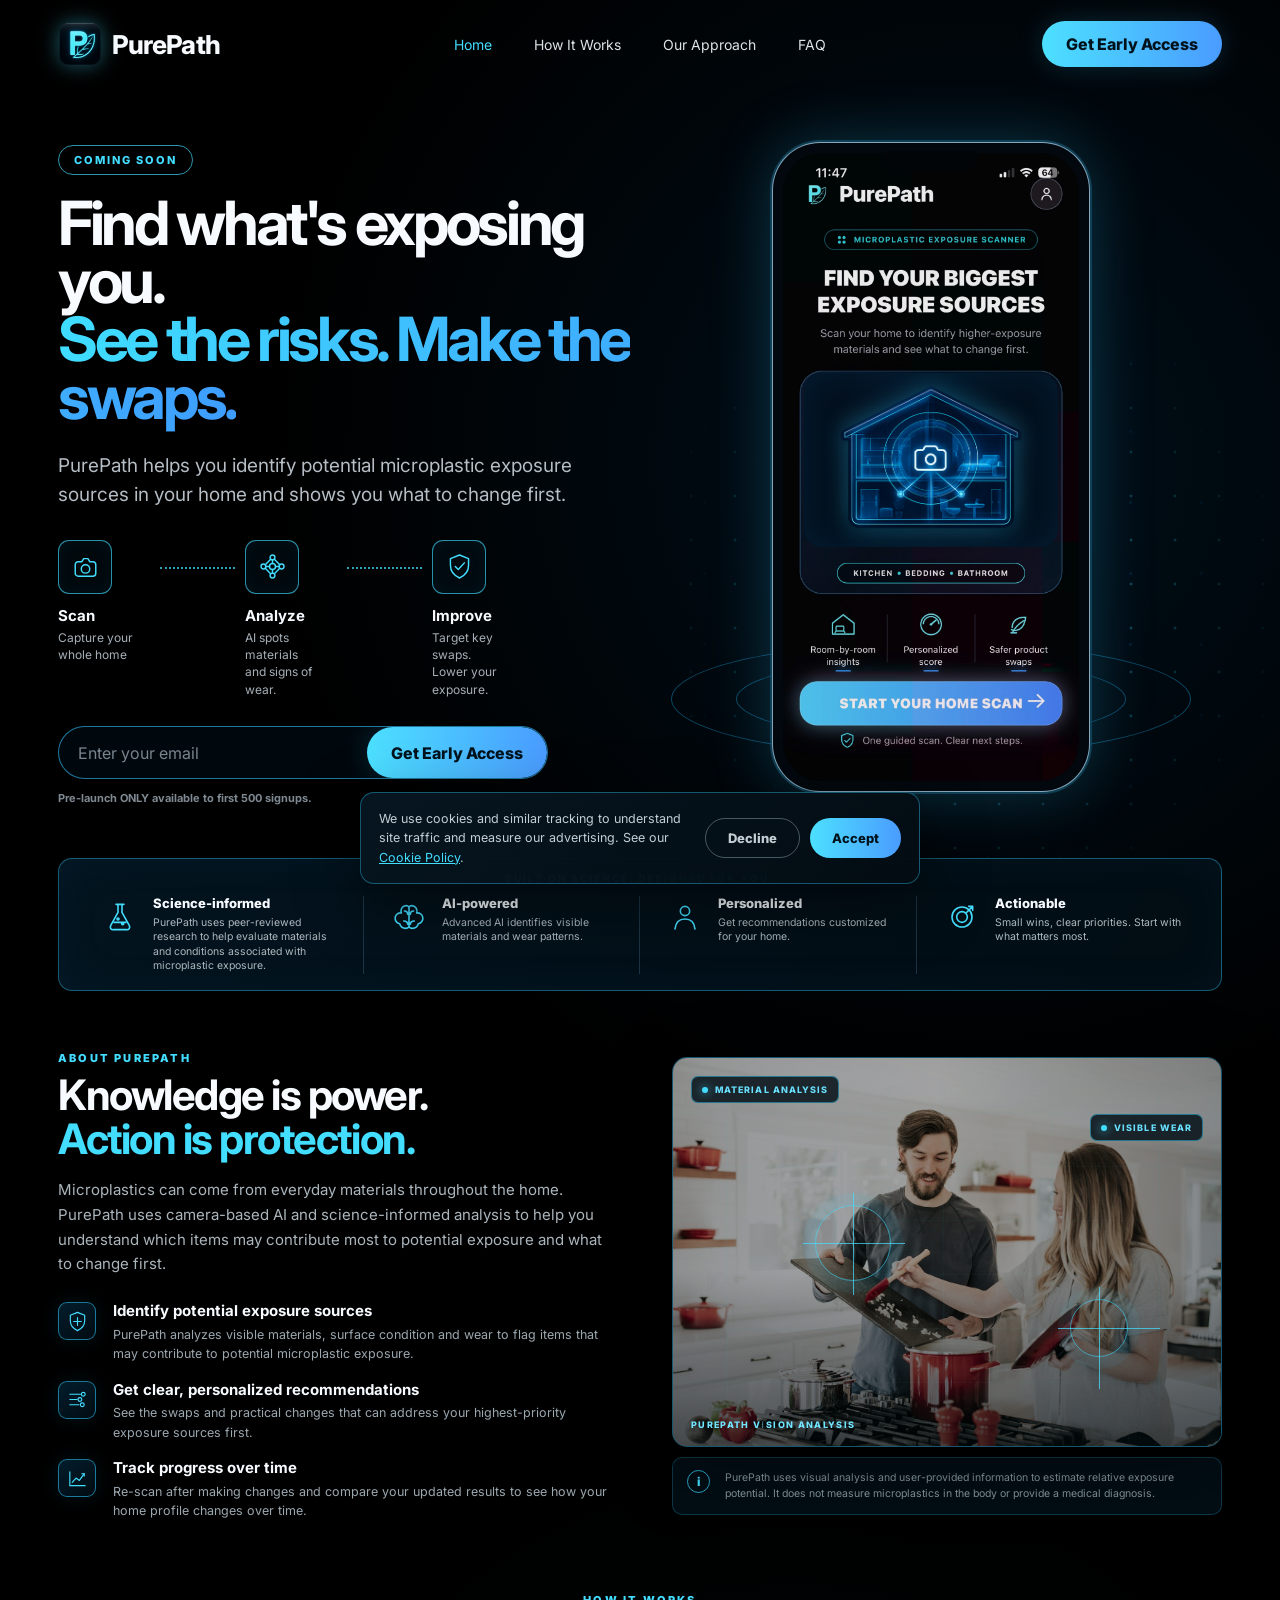
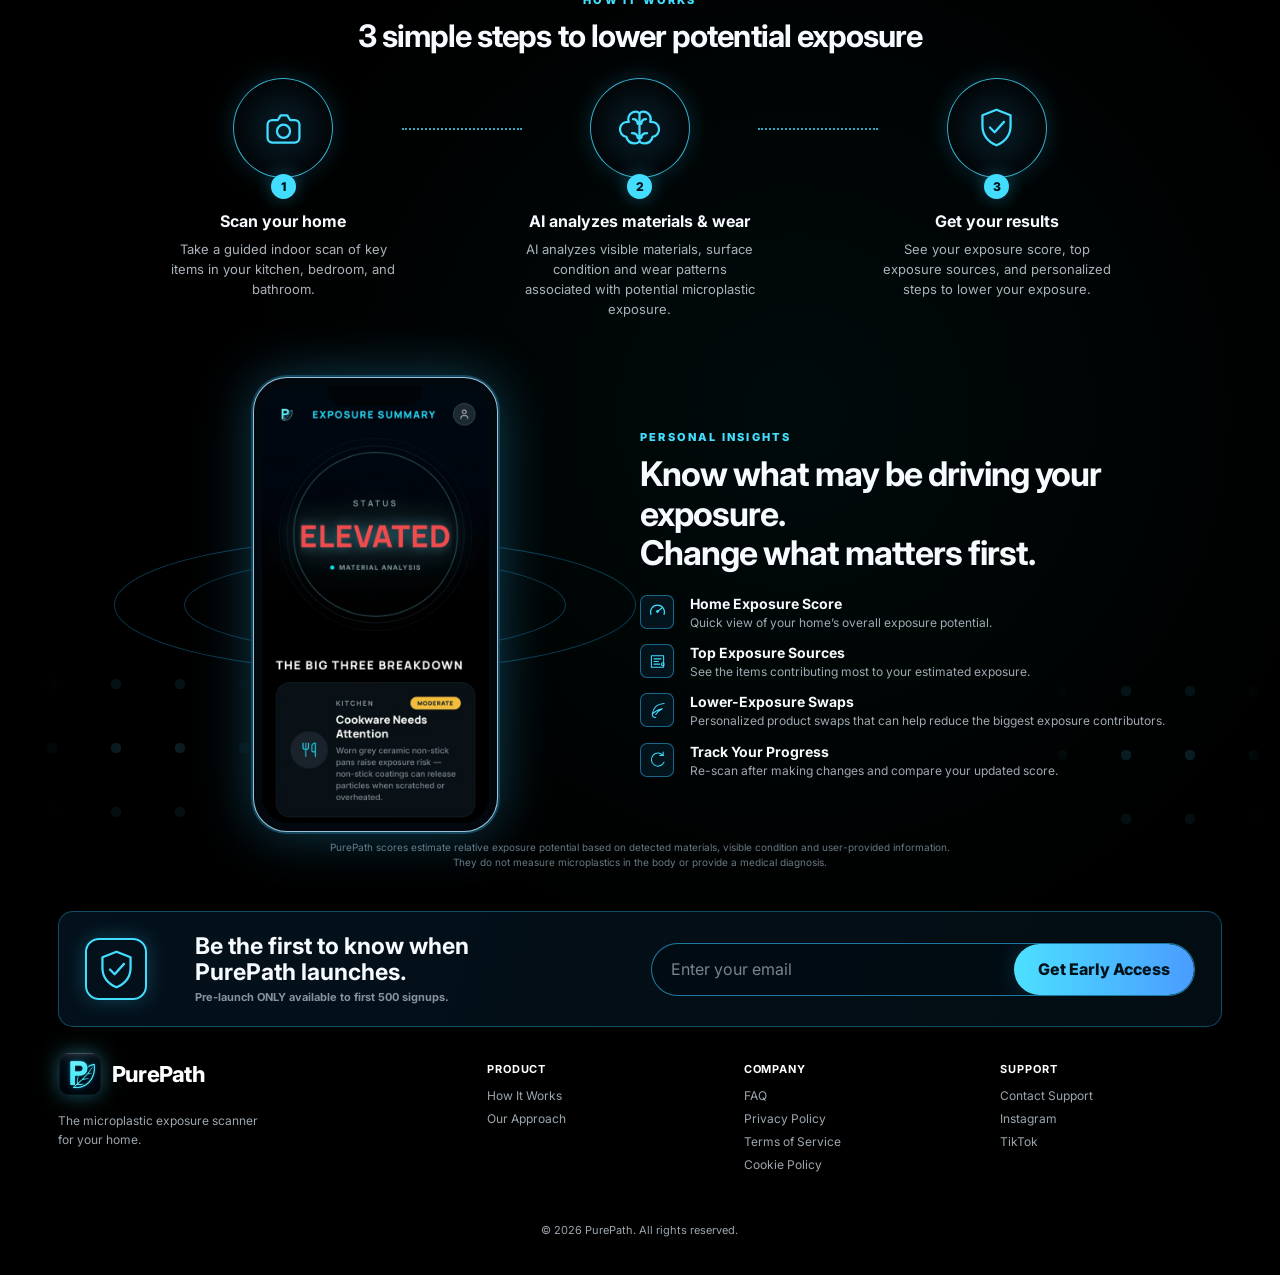
==== index.html @ 53044ff0 "Replace text brand with image logo in footer Updated footer branding with logo image and style." ====
<!doctype html>
<html lang="en">
<head>
  <meta charset="utf-8" />
  <meta name="viewport" content="width=device-width, initial-scale=1" />
  <link rel="icon" type="image/png" href="/Favicon%20PP.png">
  <title>PurePath — Scan Your Home for Microplastics</title>
  <meta name="description" content="Scan your home for microplastics with PurePath, an AI camera app that flags plastic risks in your kitchen, bedroom, and bathroom and suggests safer swaps." />
  <!-- Open Graph / social share -->
  <meta property="og:type" content="website" />
  <meta property="og:title" content="PurePath — Scan Your Home for Microplastics" />
  <meta property="og:description" content="Spot everyday plastic and material risks in your home, and find safer swaps. Join the early-access list." />
  <meta property="og:url" content="https://www.purepath.digital/" />
  <meta property="og:image" content="https://www.purepath.digital/og-image-v2.png?v=3" />
  <meta property="og:image:width" content="1200" />
  <meta property="og:image:height" content="630" />
  <meta property="og:image:alt" content="PurePath — Scan Your Home for Microplastics" />
  <meta name="twitter:card" content="summary_large_image" />
  <meta name="twitter:title" content="PurePath — Scan Your Home for Microplastics" />
  <meta name="twitter:description" content="Spot everyday plastic and material risks in your home, and find safer swaps. Join the early-access list." />
  <meta name="twitter:image" content="https://www.purepath.digital/og-image-v2.png?v=3" />
  <link rel="canonical" href="https://www.purepath.digital/" />
  <!-- Structured Data — tells Google this is an app -->
  <script type="application/ld+json">
  {
    "@context": "https://schema.org",
    "@type": "SoftwareApplication",
    "name": "PurePath",
    "operatingSystem": "iOS",
    "applicationCategory": "HealthApplication",
    "description": "AI-powered home scanner that detects microplastic exposure risks in your kitchen, bedroom, and bathroom and recommends safer swaps.",
    "url": "https://www.purepath.digital/",
    "offers": { "@type": "Offer", "price": "0", "priceCurrency": "USD" }
  }
  </script>
  <link rel="stylesheet" href="preview.css" />
  <link rel="preconnect" href="https://fonts.googleapis.com" />
  <link rel="preconnect" href="https://fonts.gstatic.com" crossorigin />
  <link href="https://fonts.googleapis.com/css2?family=Inter:wght@300;400;500;600;700;800;900&display=swap" rel="stylesheet" />
  <!-- X conversion tracking base code (consent-gated) -->
  <script>
  function ppLoadPixel(){
    if(window.twq){twq('config','rdazr');return;}
    !function(e,t,n,s,u,a){
      e.twq||(s=e.twq=function(){
        s.exe?s.exe.apply(s,arguments):s.queue.push(arguments);
      },
      s.version='1.1',
      s.queue=[],
      u=t.createElement(n),
      u.async=!0,
      u.src='https://static.ads-twitter.com/uwt.js',
      a=t.getElementsByTagName(n)[0],
      a.parentNode.insertBefore(u,a))
    }(window,document,'script');
    twq('config','rdazr');
  }
  try{ if(localStorage.getItem('pp-cookie-consent')==='accepted'){ ppLoadPixel(); } }catch(e){}
  </script>
  <!-- End X conversion tracking base code -->
</head>
<body>
  <div class="page-shell" id="top">
    <header class="site-header">
      <a class="brand" href="#top" aria-label="PurePath home">
        <span class="brand-mark" aria-hidden="true" style="width:44px;height:44px">
          <img src="logo-badge.png" alt="" style="width:100%;height:100%;object-fit:contain;filter:drop-shadow(0 0 10px rgba(67,221,255,.4))" />
        </span>
        <span class="brand-name">PurePath</span>
      </a>
      <nav class="desktop-nav" aria-label="Primary navigation">
        <a class="active" href="#top">Home</a>
        <a href="#how">How It Works</a>
        <a href="#science">Our Approach</a>
        <a href="faq.html">FAQ</a>
      </nav>
      <a class="pill-button header-cta" href="#early-access">Get Early Access</a>
    </header>

    <main>
      <section class="hero section-grid">
        <div class="hero-copy">
          <div class="eyebrow-pill">COMING SOON</div>
          <h1>Find what's exposing you.<br><span>See the risks. Make the swaps.</span></h1>
          <p class="hero-sub">PurePath helps you identify potential microplastic exposure sources in your home and shows you what to change first.</p>

          <div class="mini-flow" aria-label="Scan, Analyze, Improve">
            <div class="mini-step">
              <div class="icon-box">
                <svg class="ui-icon" viewBox="0 0 48 48" aria-hidden="true"><path d="M12 16h6l3-5h7l3 5h5a5 5 0 0 1 5 5v14a5 5 0 0 1-5 5H12a5 5 0 0 1-5-5V21a5 5 0 0 1 5-5Z"/><circle cx="24" cy="28" r="7"/></svg>
              </div>
            <strong>Scan</strong><span>Capture your<br>whole home</span>
            </div>
            <div class="mini-connector"></div>
            <div class="mini-step">
              <div class="icon-box">
                <svg class="ui-icon" viewBox="0 0 48 48" aria-hidden="true"><circle cx="24" cy="24" r="5"/><circle cx="9" cy="24" r="4"/><circle cx="39" cy="24" r="4"/><circle cx="24" cy="9" r="4"/><circle cx="24" cy="39" r="4"/><path d="M13 24h6m10 0h6M24 13v6m0 10v6M12 21l9-9m6 24 9-9M12 27l9 9m6-24 9 9"/></svg>
              </div>
             <strong>Analyze</strong><span>AI spots materials<br>and signs of wear.</span>
            </div>
            <div class="mini-connector"></div>
            <div class="mini-step">
              <div class="icon-box">
                <svg class="ui-icon" viewBox="0 0 48 48" aria-hidden="true"><path d="M24 5 39 11v11c0 10-6 17-15 21C15 39 9 32 9 22V11L24 5Z"/><path d="m17 24 5 5 10-11"/></svg>
              </div>
             <strong>Improve</strong><span>Target key swaps.<br>Lower your<br>exposure.</span>
            </div>
          </div>

          <form class="email-form signup-form" action="https://formspree.io/f/mbdnqvzn" method="POST">
            <label class="sr-only" for="hero-email">Email address</label>
            <input id="hero-email" name="email" type="email" placeholder="Enter your email" required />
            <button type="submit">Get Early Access</button>
          </form>
          <div class="form-note"><strong>Pre-launch ONLY available to first 500 signups.</strong></div>
        </div>

        <div class="hero-visual" aria-label="PurePath app preview">
          <div class="particle-field"></div>
          <div class="phone phone-hero">
            <div class="phone-notch"></div>
            <div class="screen screen-top">
              <img class="app-screen-image" src="purepath-home.jpg" alt="PurePath app home screen" />
              <div class="scanner-window" aria-hidden="true">
                <img src="purepath-house-tight.png" alt="" />
              </div>
            </div>
          </div>
          <div class="scan-rings" aria-hidden="true"><span></span><span></span><span></span></div>
        </div>
      </section>

      <section id="science" class="science-strip">
        <div class="strip-title">BUILT ON SCIENCE. DESIGNED FOR YOU.</div>
        <div class="science-grid">
          <article>
            <div class="strip-icon"><svg class="ui-icon" viewBox="0 0 48 48"><path d="M18 5h12M21 5v12L10 37a4 4 0 0 0 4 6h20a4 4 0 0 0 4-6L27 17V5"/><path d="M15 32h18"/><circle cx="21" cy="27" r="1.5"/><circle cx="28" cy="34" r="1.5"/></svg></div>
            <div><h3>Science-informed</h3><p>PurePath uses peer-reviewed research to help evaluate materials and conditions associated with microplastic exposure.</p></div>
          </article>
          <article>
            <div class="strip-icon"><svg class="ui-icon" viewBox="0 0 48 48"><path d="M20 7c-5 0-8 4-8 8 0 1 .2 2 .6 3A8 8 0 0 0 10 34c1 4 4 7 9 7 2 0 4-1 5-2 1 1 3 2 5 2 5 0 8-3 9-7a8 8 0 0 0-2.6-16A8 8 0 0 0 28 7c-2 0-3 .7-4 2-1-1.3-2-2-4-2Z"/><path d="M24 9v30M17 15c3 0 5 2 5 5M31 15c-3 0-5 2-5 5M16 30c4 0 6 2 6 5M32 30c-4 0-6 2-6 5"/></svg></div>
            <div><h3>AI-powered</h3><p>Advanced AI identifies visible materials and wear patterns.</p></div>
          </article>
          <article>
            <div class="strip-icon"><svg class="ui-icon" viewBox="0 0 48 48"><circle cx="24" cy="15" r="7"/><path d="M9 42c1-10 6-15 15-15s14 5 15 15"/></svg></div>
            <div><h3>Personalized</h3><p>Get recommendations customized for your home.</p></div>
          </article>
          <article>
            <div class="strip-icon"><svg class="ui-icon" viewBox="0 0 48 48"><circle cx="24" cy="24" r="15"/><circle cx="24" cy="24" r="8"/><path d="m30 18 10-10M34 8h6v6"/></svg></div>
            <div><h3>Actionable</h3><p>Small wins, clear priorities. Start with what matters most.</p></div>
          </article>
        </div>
      </section>


      <section id="about" class="about-section section-grid">
        <div class="about-copy">
          <div class="section-kicker left">ABOUT PUREPATH</div>
          <h2>Knowledge is power.<br><span>Action is protection.</span></h2>
          <p class="about-lead">
            Microplastics can come from everyday materials throughout the home.
            PurePath uses camera-based AI and science-informed analysis to help you
            understand which items may contribute most to potential exposure and
            what to change first.
          </p>

          <div class="about-points">
            <article>
              <div class="about-point-icon">
                <svg class="ui-icon" viewBox="0 0 48 48" aria-hidden="true">
                  <path d="M24 5 39 11v11c0 10-6 17-15 21C15 39 9 32 9 22V11L24 5Z"/>
                  <path d="M16 24h16M24 16v16"/>
                </svg>
              </div>
              <div>
                <h3>Identify potential exposure sources</h3>
                <p>PurePath analyzes visible materials, surface condition and wear to flag items that may contribute to potential microplastic exposure.</p>
              </div>
            </article>

            <article>
              <div class="about-point-icon">
                <svg class="ui-icon" viewBox="0 0 48 48" aria-hidden="true">
                  <path d="M8 13h22M8 24h15M8 35h19"/>
                  <circle cx="36" cy="13" r="4"/>
                  <circle cx="29" cy="24" r="4"/>
                  <circle cx="34" cy="35" r="4"/>
                </svg>
              </div>
              <div>
                <h3>Get clear, personalized recommendations</h3>
                <p>See the swaps and practical changes that can address your highest-priority exposure sources first.</p>
              </div>
            </article>

            <article>
              <div class="about-point-icon">
                <svg class="ui-icon" viewBox="0 0 48 48" aria-hidden="true">
                  <path d="M8 39V10M8 39h32"/>
                  <path d="m13 32 8-9 7 5 10-14"/>
                  <path d="M33 14h5v5"/>
                </svg>
              </div>
              <div>
                <h3>Track progress over time</h3>
                <p>Re-scan after making changes and compare your updated results to see how your home profile changes over time.</p>
              </div>
            </article>
          </div>
        </div>

        <div class="about-visual">
          <div class="about-image-card">
            <img src="about-kitchen.jpg" alt="Household kitchen materials being reviewed" />
            <div class="about-scan-grid" aria-hidden="true"></div>
            <div class="about-tag about-tag-one" aria-hidden="true">
              <span></span> MATERIAL ANALYSIS
            </div>
            <div class="about-tag about-tag-two" aria-hidden="true">
              <span></span> VISIBLE WEAR
            </div>
            <div class="about-scan-target target-one" aria-hidden="true"></div>
            <div class="about-scan-target target-two" aria-hidden="true"></div>
            <div class="about-image-caption">PUREPATH VISION ANALYSIS</div>
          </div>
          <div class="about-note">
            <div class="about-note-icon">i</div>
            <p>PurePath uses visual analysis and user-provided information to estimate relative exposure potential. It does not measure microplastics in the body or provide a medical diagnosis.</p>
          </div>
        </div>
      </section>

      <section id="how" class="how-section">
        <div class="section-kicker">HOW IT WORKS</div>
        <h2>3 simple steps to lower potential exposure</h2>
        <div class="how-grid">
          <article class="how-card">
            <div class="how-circle"><svg class="ui-icon large" viewBox="0 0 48 48"><path d="M12 16h6l3-5h7l3 5h5a5 5 0 0 1 5 5v14a5 5 0 0 1-5 5H12a5 5 0 0 1-5-5V21a5 5 0 0 1 5-5Z"/><circle cx="24" cy="28" r="7"/></svg></div><div class="step-num">1</div>
            <h3>Scan your home</h3><p>Take a guided indoor scan of key items in your kitchen, bedroom, and bathroom.</p>
          </article>
          <div class="dotted-line"></div>
          <article class="how-card">
            <div class="how-circle"><svg class="ui-icon large" viewBox="0 0 48 48"><path d="M20 7c-5 0-8 4-8 8 0 1 .2 2 .6 3A8 8 0 0 0 10 34c1 4 4 7 9 7 2 0 4-1 5-2 1 1 3 2 5 2 5 0 8-3 9-7a8 8 0 0 0-2.6-16A8 8 0 0 0 28 7c-2 0-3 .7-4 2-1-1.3-2-2-4-2Z"/><path d="M24 9v30M17 15c3 0 5 2 5 5M31 15c-3 0-5 2-5 5M16 30c4 0 6 2 6 5M32 30c-4 0-6 2-6 5"/></svg></div><div class="step-num">2</div>
            <h3>AI analyzes materials &amp; wear</h3><p>AI analyzes visible materials, surface condition and wear patterns associated with potential microplastic exposure.</p>
          </article>
          <div class="dotted-line"></div>
          <article class="how-card">
            <div class="how-circle"><svg class="ui-icon large" viewBox="0 0 48 48"><path d="M24 5 39 11v11c0 10-6 17-15 21C15 39 9 32 9 22V11L24 5Z"/><path d="m17 24 5 5 10-11"/></svg></div><div class="step-num">3</div>
            <h3>Get your results</h3><p>See your exposure score, top exposure sources, and personalized steps to lower your exposure.</p>
          </article>
        </div>
      </section>

      <section id="insights" class="insights-section section-grid">
        <div class="insight-visual">
          <div class="phone phone-summary"><div class="phone-notch"></div><div class="screen"><img src="exposure-summary.jpg" alt="PurePath Exposure Summary with elevated exposure status" /></div></div>
          <div class="molecule molecule-left" aria-hidden="true"></div>
        </div>
        <div class="insight-copy">
          <div class="section-kicker left">PERSONAL INSIGHTS</div>
          <h2>Know what may be driving your exposure.<br>Change what matters first.</h2>
          <div class="feature-list">
            <article><div class="feature-icon"><svg class="ui-icon" viewBox="0 0 48 48"><path d="M9 31a16 16 0 1 1 30 0"/><path d="m24 24 10-8"/><circle cx="24" cy="24" r="2"/></svg></div><div><h3>Home Exposure Score</h3><p>Quick view of your home’s overall exposure potential.</p></div></article>
            <article><div class="feature-icon"><svg class="ui-icon" viewBox="0 0 48 48"><path d="M10 11h28v26H10z"/><path d="M16 18h16M16 24h10M16 30h13"/><circle cx="36" cy="30" r="3"/></svg></div><div><h3>Top Exposure Sources</h3><p>See the items contributing most to your estimated exposure.</p></div></article>
            <article><div class="feature-icon"><svg class="ui-icon" viewBox="0 0 48 48"><path d="M39 8C23 9 14 18 12 32c7-7 14-10 23-12-6 3-11 7-15 13"/><path d="M12 32c0 5 3 8 8 8"/></svg></div><div><h3>Lower-Exposure Swaps</h3><p>Personalized product swaps that can help reduce the biggest exposure contributors.</p></div></article>
            <article><div class="feature-icon"><svg class="ui-icon" viewBox="0 0 48 48"><path d="M37 15a15 15 0 1 0 2 15"/><path d="M37 7v8h-8"/></svg></div><div><h3>Track Your Progress</h3><p>Re-scan after making changes and compare your updated score.</p></div></article>
          </div>
          <div class="molecule molecule-right" aria-hidden="true"></div>
        </div>
        <p class="score-disclaimer">PurePath scores estimate relative exposure potential based on detected materials, visible condition and user-provided information.<br>They do not measure microplastics in the body or provide a medical diagnosis.</p>
      </section>

      <section id="early-access" class="launch-card">
        <div class="launch-icon"><svg class="ui-icon large" viewBox="0 0 48 48"><path d="M24 5 39 11v11c0 10-6 17-15 21C15 39 9 32 9 22V11L24 5Z"/><path d="m17 24 5 5 10-11"/></svg></div>
        <div class="launch-copy"><h2>Be the first to know when<br>PurePath launches.</h2><p><strong>Pre-launch ONLY available to first 500 signups.</strong></p></div>
        <form class="email-form email-form-inline signup-form" action="https://formspree.io/f/mbdnqvzn" method="POST"><label class="sr-only" for="footer-email">Email address</label><input id="footer-email" name="email" type="email" placeholder="Enter your email" required /><button type="submit">Get Early Access</button></form>
      </section>
    </main>

    <footer class="site-footer">
    <div class="footer-brand"><div class="brand"><span class="brand-mark" style="width:44px;height:44px"><img src="logo-badge.png" alt="" style="width:100%;height:100%;object-fit:contain;filter:drop-shadow(0 0 10px rgba(67,221,255,.4))" /></span><span class="brand-name">PurePath</span></div><p>The microplastic exposure scanner<br>for your home.</p></div>
      <div><h4>PRODUCT</h4><a href="#how">How It Works</a><a href="#science">Our Approach</a></div>
      <div><h4>COMPANY</h4><a href="faq.html">FAQ</a><a href="privacy-policy.html">Privacy Policy</a><a href="terms-of-service.html">Terms of Service</a><a href="cookie-policy.html">Cookie Policy</a></div>
      <div><h4>SUPPORT</h4><a href="mailto:hello@purepath.digital">Contact Support</a><a href="#">Instagram</a><a href="#">TikTok</a></div>
      <div class="copyright">© 2026 PurePath. All rights reserved.</div>
    </footer>
  </div>

  <script>
  document.querySelectorAll('.signup-form').forEach(function (form) {
    form.addEventListener('submit', async function (event) {
      event.preventDefault();
      var button = form.querySelector('button[type="submit"]');
      var originalText = button ? button.textContent : 'Get Early Access';
      if (button) { button.disabled = true; button.textContent = 'Joining...'; }
      try {
        var response = await fetch(form.action, {
          method: 'POST',
          body: new FormData(form),
          headers: { Accept: 'application/json' }
        });
        if (!response.ok) { throw new Error('Signup rejected'); }
        var okCookies = false;
        try { okCookies = localStorage.getItem('pp-cookie-consent') === 'accepted'; } catch (e) {}
        if (okCookies && typeof window.twq === 'function') {
          window.twq('event', 'tw-rdazr-re9w7', {});
        }
        form.reset();
        if (button) { button.textContent = "You're in!"; }
      } catch (error) {
        console.error('Early-access signup failed:', error);
        if (button) { button.disabled = false; button.textContent = originalText; }
        alert('Your signup could not be submitted. Please try again.');
      }
    });
  });
  </script>

  <div id="pp-cookie-banner" class="pp-cookie-banner" role="dialog" aria-live="polite" aria-label="Cookie consent">
    <p class="pp-cookie-text">We use cookies and similar tracking to understand site traffic and measure our advertising. See our <a href="cookie-policy.html">Cookie Policy</a>.</p>
    <div class="pp-cookie-actions">
      <button type="button" id="pp-cookie-decline" class="pp-cookie-btn pp-cookie-decline">Decline</button>
      <button type="button" id="pp-cookie-accept" class="pp-cookie-btn pp-cookie-accept">Accept</button>
    </div>
  </div>
  <style>
  .pp-cookie-banner{display:none;position:fixed;left:16px;right:16px;bottom:16px;z-index:2147483647;max-width:560px;margin:0 auto;flex-wrap:wrap;align-items:center;gap:14px 18px;padding:16px 18px;border:1px solid rgba(49,195,245,.4);border-radius:14px;background:linear-gradient(145deg,rgba(6,22,32,.98),rgba(3,12,19,.98));box-shadow:0 18px 60px rgba(0,0,0,.5)}
  .pp-cookie-banner.pp-show{display:flex}
  .pp-cookie-text{margin:0;flex:1;min-width:220px;color:#c4ced5;font-size:12.5px;line-height:1.55}
  .pp-cookie-text a{color:var(--cyan);text-decoration:underline}
  .pp-cookie-actions{display:flex;gap:10px;margin-left:auto}
  .pp-cookie-btn{border:0;border-radius:999px;padding:11px 22px;font:inherit;font-weight:800;font-size:13px;cursor:pointer;-webkit-tap-highlight-color:transparent;touch-action:manipulation}
  .pp-cookie-accept{background:linear-gradient(90deg,#4ce0ff,#4a9cff);color:#00131d}
  .pp-cookie-decline{background:transparent;border:1px solid rgba(140,160,172,.5);color:#c4ced5}
  @media(max-width:520px){.pp-cookie-actions{width:100%;margin-left:0}.pp-cookie-btn{flex:1}}
  </style>
  <script>
  (function(){
    var KEY='pp-cookie-consent';
    function ready(fn){ if(document.readyState!=='loading'){ fn(); } else { document.addEventListener('DOMContentLoaded',fn); } }
    ready(function(){
      var banner=document.getElementById('pp-cookie-banner');
      var accept=document.getElementById('pp-cookie-accept');
      var decline=document.getElementById('pp-cookie-decline');
      if(!banner||!accept||!decline){ return; }
      var stored=null;
      try{ stored=localStorage.getItem(KEY); }catch(e){}
      if(!stored){ banner.classList.add('pp-show'); }
      function choose(v){
        try{ localStorage.setItem(KEY,v); }catch(e){}
        banner.classList.remove('pp-show');
        if(v==='accepted' && typeof ppLoadPixel==='function'){ try{ ppLoadPixel(); }catch(e){} }
      }
      function bind(btn,val){
        var handler=function(ev){ if(ev){ ev.preventDefault(); ev.stopPropagation(); } choose(val); };
        btn.addEventListener('click',handler);
        btn.addEventListener('touchend',handler);
      }
      bind(accept,'accepted');
      bind(decline,'declined');
    });
  })();
  </script>
</body>
</html>
---- preview.css ----
:root{--bg:#010406;--panel:#07131c;--panel2:#091820;--cyan:#43ddff;--blue:#3b8dff;--text:#f7fbff;--muted:#98a3ad;--line:rgba(67,221,255,.36)}
*{box-sizing:border-box}html{scroll-behavior:smooth}body{margin:0;background:radial-gradient(circle at 76% 16%,rgba(0,148,255,.10),transparent 27%),radial-gradient(circle at 62% 70%,rgba(0,236,255,.045),transparent 26%),#000;color:var(--text);font-family:Inter,ui-sans-serif,system-ui,-apple-system,BlinkMacSystemFont,"Segoe UI",sans-serif;-webkit-font-smoothing:antialiased}a{color:inherit;text-decoration:none}button,input{font:inherit}.page-shell{width:min(1460px,100%);margin:auto;overflow:hidden}.site-header{height:88px;padding:0 58px;display:grid;grid-template-columns:1fr auto 1fr;align-items:center;position:relative;z-index:10}.brand{display:inline-flex;align-items:center;gap:10px;width:max-content}.brand-mark{width:31px;height:38px;display:block}.brand-mark svg{width:100%;height:100%;fill:none;stroke:var(--cyan);stroke-width:2.4;stroke-linejoin:round;stroke-linecap:round;filter:drop-shadow(0 0 8px rgba(67,221,255,.35))}.brand-mark .leaf{stroke:#7cf0da}.brand-name{font-size:26px;font-weight:760;letter-spacing:-.035em}.desktop-nav{display:flex;gap:42px;font-size:14px;color:#dce4e9}.desktop-nav a:hover,.desktop-nav .active{color:var(--cyan)}.header-cta{justify-self:end}.pill-button,.email-form button{border:0;background:linear-gradient(90deg,#4ce0ff,#4a9cff);color:#00131d;font-weight:800;border-radius:999px;padding:13px 24px;cursor:pointer;box-shadow:0 0 28px rgba(61,193,255,.18)}.section-grid{display:grid;grid-template-columns:1fr 1fr}.hero{min-height:770px;padding:38px 58px 34px;align-items:center}.hero-copy{max-width:585px;z-index:3}.eyebrow-pill{display:inline-flex;align-items:center;border:1px solid rgba(67,221,255,.68);border-radius:999px;padding:7px 15px;color:var(--cyan);font-size:11px;font-weight:800;letter-spacing:.18em}.hero h1{font-size:61px;line-height:0.95;letter-spacing:-.055em;margin:20px 0 24px;max-width:585px}.hero h1 span{background:linear-gradient(90deg,#3fddff,#3e9dff);-webkit-background-clip:text;background-clip:text;color:transparent}.hero-sub{font-size:19px;line-height:1.55;color:#b5bdc5;max-width:520px;margin:0 0 28px}.mini-flow{display:flex;align-items:flex-start;gap:0;margin:30px 0 28px}.mini-step{width:92px}.icon-box{width:54px;height:54px;border:1px solid rgba(67,221,255,.64);border-radius:11px;display:grid;place-items:center;background:rgba(2,17,25,.55);box-shadow:inset 0 0 16px rgba(44,188,255,.05)}.ui-icon{width:29px;height:29px;fill:none;stroke:var(--cyan);stroke-width:2.4;stroke-linecap:round;stroke-linejoin:round}.ui-icon.large{width:45px;height:45px}.mini-step strong{display:block;font-size:15px;margin-top:12px}.mini-step span{display:block;color:#a6afb7;font-size:12px;line-height:1.45;margin-top:4px}.mini-connector{width:75px;border-top:2px dotted rgba(67,221,255,.72);margin:27px 10px 0}.email-form{display:flex;align-items:center;width:100%;max-width:490px;height:53px;border:1px solid rgba(50,195,255,.6);border-radius:999px;overflow:hidden;background:rgba(1,12,18,.72)}.email-form input{flex:1;min-width:0;height:100%;background:transparent;border:0;outline:0;padding:0 19px;color:#fff}.email-form input::placeholder{color:#78848e}.email-form button{height:100%;min-width:172px}.form-note{font-size:11px;color:#7f8992;margin-top:12px}.hero-visual{min-height:690px;position:relative;display:grid;place-items:center}.particle-field{position:absolute;inset:18% -8% -8% 5%;background-image:radial-gradient(circle,rgba(57,217,255,.72) 0 1px,transparent 1.8px),radial-gradient(circle,rgba(31,143,255,.35) 0 1px,transparent 1.9px);background-size:44px 44px,71px 71px;opacity:.47;mask-image:radial-gradient(circle at 50% 55%,#000 25%,transparent 73%)}.phone{position:relative;background:#02080d;border:1px solid rgba(183,229,255,.72);border-radius:48px;padding:10px;box-shadow:0 0 0 2px rgba(22,78,103,.72),0 0 62px rgba(48,196,255,.25);overflow:hidden}.phone-hero{width:318px;height:650px;transform:translateY(-8px);z-index:3}.phone-notch{position:absolute;top:8px;left:50%;transform:translateX(-50%);width:94px;height:20px;border-radius:0 0 15px 15px;background:#020508;z-index:8}.screen{width:100%;height:100%;overflow:hidden;border-radius:39px;background:#000;position:relative}.screen img{width:100%;height:100%;object-fit:cover;object-position:top center;display:block}.screen-top>img:first-child{filter:saturate(.96) brightness(.92)}.screen-card-cover{position:absolute;z-index:2;left:7.5%;right:7.5%;top:31.9%;height:35.1%;border-radius:25px;background:radial-gradient(circle at 50% 45%,rgba(10,50,82,.28),rgba(3,15,28,.99) 62%);border:1px solid rgba(58,156,245,.5);box-shadow:inset 0 0 50px rgba(22,90,160,.18)}.house-overlay{position:absolute;z-index:3;left:14.5%;top:35.5%;width:71%;height:27%;object-fit:contain!important;object-position:center!important;filter:drop-shadow(0 0 14px rgba(39,206,255,.42))}.scan-rings{position:absolute;width:520px;height:115px;bottom:64px;z-index:1}.scan-rings span{position:absolute;left:50%;top:50%;transform:translate(-50%,-50%);border:1px solid rgba(33,185,255,.35);border-radius:50%}.scan-rings span:nth-child(1){width:520px;height:115px}.scan-rings span:nth-child(2){width:390px;height:82px}.scan-rings span:nth-child(3){width:250px;height:50px}.science-strip{margin:0 58px 48px;padding:22px 28px 29px;border:1px solid var(--line);border-radius:16px;background:linear-gradient(120deg,rgba(4,19,29,.94),rgba(2,12,18,.94));box-shadow:inset 0 0 48px rgba(32,130,190,.05)}.strip-title{text-align:center;color:var(--cyan);font-size:12px;font-weight:850;letter-spacing:.18em;margin-bottom:18px}.science-grid{display:grid;grid-template-columns:repeat(4,1fr)}.science-grid article{display:grid;grid-template-columns:55px 1fr;gap:13px;padding:0 22px;border-right:1px solid rgba(73,117,140,.3)}.science-grid article:last-child{border-right:0}.strip-icon{width:50px;height:50px;display:grid;place-items:center}.strip-icon .ui-icon{width:36px;height:36px}.science-grid h3{margin:1px 0 5px;font-size:15px}.science-grid p{margin:0;color:#aeb7be;line-height:1.45;font-size:12px}.how-section{padding:16px 70px 30px;text-align:center}.section-kicker{color:var(--cyan);font-size:11px;font-weight:850;letter-spacing:.2em}.section-kicker.left{text-align:left}.how-section>h2,.insight-copy>h2{margin:10px 0 24px;font-size:31px;letter-spacing:-.03em}.how-grid{display:grid;grid-template-columns:1fr 120px 1fr 120px 1fr;align-items:start;max-width:950px;margin:auto}.how-card{text-align:center}.how-circle{margin:auto;width:100px;height:100px;border-radius:50%;display:grid;place-items:center;border:1px solid rgba(67,221,255,.78);background:radial-gradient(circle,rgba(18,60,82,.5),rgba(2,8,12,.86) 66%);box-shadow:0 0 24px rgba(42,196,255,.2)}.step-num{width:25px;height:25px;border-radius:50%;display:grid;place-items:center;background:var(--cyan);color:#00141d;margin:-4px auto 12px;font-size:12px;font-weight:850;box-shadow:0 0 18px rgba(56,215,255,.35)}.how-card h3{font-size:16px;margin:0 0 8px}.how-card p{max-width:230px;margin:auto;color:#aab3bb;font-size:13px;line-height:1.55}.dotted-line{border-top:2px dotted rgba(67,221,255,.75);margin-top:50px}.insights-section{padding:28px 110px 30px;align-items:center;min-height:490px;position:relative}.insight-visual{position:relative;min-height:445px;display:grid;place-items:center}.phone-summary{width:245px;height:455px;border-radius:34px;padding:8px;z-index:2}.phone-summary .screen{border-radius:27px}.phone-summary img{object-position:top center}.insight-copy{position:relative;max-width:550px}.insight-copy>h2{font-size:34px;line-height:1.16;margin-bottom:22px}.feature-list{display:grid;gap:13px}.feature-list article{display:grid;grid-template-columns:38px 1fr;gap:12px;align-items:start}.feature-icon{width:34px;height:34px;border-radius:7px;display:grid;place-items:center;border:1px solid rgba(48,188,255,.5);background:rgba(6,28,42,.65)}.feature-icon .ui-icon{width:21px;height:21px}.feature-list h3{margin:0 0 2px;font-size:14px}.feature-list p{margin:0;color:#9fa9b1;font-size:12px;line-height:1.45}.molecule{position:absolute;width:260px;height:180px;opacity:.17;background-image:radial-gradient(circle,var(--cyan) 0 5px,transparent 5.5px);background-size:64px 64px;mask-image:radial-gradient(circle,#000,transparent 78%)}.molecule-left{left:-90px;bottom:0}.molecule-right{right:-120px;bottom:-60px}.launch-card{margin:12px 58px 25px;min-height:116px;border:1px solid rgba(42,186,238,.36);border-radius:15px;display:grid;grid-template-columns:90px 1fr 1.25fr;align-items:center;gap:20px;padding:20px 26px;background:linear-gradient(110deg,rgba(4,18,29,.95),rgba(3,13,20,.95))}.launch-icon{width:62px;height:62px;display:grid;place-items:center;border:2px solid var(--cyan);border-radius:14px;box-shadow:0 0 20px rgba(55,211,255,.25)}.launch-copy h2{margin:0 0 5px;font-size:23px;line-height:1.1}.launch-copy p{margin:0;color:#87939c;font-size:11px}.email-form-inline{max-width:none;justify-self:stretch}.site-footer{padding:0 58px 38px;display:grid;grid-template-columns:1.6fr .9fr .9fr .9fr;gap:35px;color:#9ca6ae;position:relative}.site-footer .brand-name{color:#fff;font-size:22px}.site-footer .brand-mark{width:26px;height:32px}.site-footer p{font-size:12px;line-height:1.55}.site-footer h4{color:#fff;font-size:11px;margin:10px 0 12px;letter-spacing:.08em}.site-footer>div:not(.copyright)>a{display:block;font-size:12px;margin:0 0 8px}.site-footer a:hover{color:var(--cyan)}.copyright{grid-column:1/-1;text-align:center;font-size:11px;padding-top:8px}.sr-only{position:absolute;width:1px;height:1px;overflow:hidden;clip:rect(0,0,0,0);white-space:nowrap}
@media(max-width:980px){.site-header{padding:0 24px;grid-template-columns:1fr auto}.desktop-nav{display:none}.hero{grid-template-columns:1fr;padding:35px 24px 20px}.hero-copy{max-width:680px;margin:auto}.hero-visual{min-height:690px}.science-strip{margin:0 24px 42px}.science-grid{grid-template-columns:1fr 1fr;gap:24px 0}.science-grid article:nth-child(2){border-right:0}.how-grid{grid-template-columns:1fr;gap:32px}.dotted-line{display:none}.insights-section{grid-template-columns:1fr;padding:15px 24px 35px}.insight-copy{margin:12px auto 0}.launch-card{margin:12px 24px 25px;grid-template-columns:70px 1fr}.email-form-inline{grid-column:1/-1}.site-footer{padding:0 24px 32px;grid-template-columns:1fr 1fr}}
@media(max-width:620px){.site-header{height:72px}.brand-name{font-size:22px}.header-cta{font-size:12px;padding:10px 15px}.hero{padding-top:24px}.hero h1{font-size:48px}.hero-sub{font-size:16px}.mini-flow{justify-content:space-between}.mini-connector{width:28px;margin-left:0;margin-right:0}.phone-hero{width:285px;height:584px}.science-grid{grid-template-columns:1fr}.science-grid article{border-right:0;border-bottom:1px solid rgba(73,117,140,.28);padding:14px 6px}.science-grid article:last-child{border-bottom:0}.science-strip{padding-left:18px;padding-right:18px}.how-section{padding-left:24px;padding-right:24px}.insight-copy>h2{font-size:30px}.launch-card{grid-template-columns:52px 1fr;padding:18px}.launch-icon{width:50px;height:50px}.launch-copy h2{font-size:19px}.email-form{height:auto;flex-direction:column;border-radius:18px;padding:8px;gap:8px}.email-form input{width:100%;min-height:44px}.email-form button{width:100%;min-height:46px}.site-footer{grid-template-columns:1fr}.copyright{text-align:left}}

/* App Store / health-claim clarification */
.score-disclaimer{
  margin-top:22px;
  max-width:720px;
  color:#6f8290;
  font-size:12px;
  line-height:1.55;
}


/* ===== FINAL HERO PHONE FIX — image is clipped INSIDE the app scan square ===== */
.screen-top{position:relative;overflow:hidden;background:#000}
.screen-top .app-screen-image{position:absolute;inset:0;width:100%;height:100%;object-fit:cover;object-position:top center;display:block;filter:saturate(.96) brightness(.92);z-index:1}
.screen-card-cover,.house-overlay{display:none!important}
.scanner-window{
  position:absolute;
  z-index:4;
  left:7.1%;
  right:7.1%;
  top:35.0%;
  height:27.7%;
  overflow:hidden;
  border-radius:18px;
  background:radial-gradient(circle at 50% 45%,rgba(10,52,86,.36) 0%,rgba(3,16,29,.98) 68%);
  display:flex;
  align-items:center;
  justify-content:center;
}
.scanner-window::after{
  content:"";
  position:absolute;
  inset:0;
  pointer-events:none;
  box-shadow:inset 0 0 34px rgba(10,76,130,.22);
  border-radius:inherit;
}
.scanner-window img{
  position:relative;
  z-index:1;
  width:91%;
  height:91%;
  object-fit:contain!important;
  object-position:center!important;
  filter:drop-shadow(0 0 12px rgba(37,203,255,.35));
}

/* ===== SCIENCE BANNER — matches the compact 4-column mockup ===== */
.science-strip{
  margin:0 58px 48px;
  padding:22px 30px 26px;
  border:1px solid rgba(44,190,238,.43);
  border-radius:16px;
  background:linear-gradient(112deg,rgba(3,20,31,.98),rgba(2,13,20,.98));
  box-shadow:inset 0 0 48px rgba(32,130,190,.055);
}
.strip-title{
  text-align:center;
  color:var(--cyan);
  font-size:12px;
  line-height:1;
  font-weight:850;
  letter-spacing:.20em;
  margin:0 0 22px;
}
.science-grid{
  display:grid;
  grid-template-columns:repeat(4,minmax(0,1fr));
  align-items:stretch;
}
.science-grid article{
  display:grid;
  grid-template-columns:48px minmax(0,1fr);
  align-items:start;
  gap:17px;
  min-width:0;
  padding:0 24px;
  border-right:1px solid rgba(73,117,140,.36);
}
.science-grid article:first-child{padding-left:8px}
.science-grid article:last-child{padding-right:8px;border-right:0}
.strip-icon{width:48px;height:48px;display:grid;place-items:center}
.strip-icon .ui-icon{width:37px;height:37px}
.science-grid h3{margin:1px 0 7px;font-size:15px;line-height:1.12;font-weight:800}
.science-grid p{margin:0;color:#aeb7be;line-height:1.48;font-size:12px;max-width:190px}

/* disclaimer centered beneath BOTH insights columns, like the approved mockup */
.insights-section{row-gap:8px}
.score-disclaimer{
  grid-column:1/-1;
  width:100%;
  max-width:780px;
  justify-self:center;
  text-align:center;
  margin:0 auto;
  padding-top:0;
  color:#687984;
  font-size:10px;
  line-height:1.45;
}

@media (min-width:1200px){
  .science-grid article{padding-left:30px;padding-right:30px}
  .science-grid article:first-child{padding-left:18px}
  .science-grid article:last-child{padding-right:18px}
  .science-grid p{max-width:225px;font-size:12.5px}
}

@media(max-width:980px){
  .science-grid{grid-template-columns:1fr 1fr;row-gap:22px}
  .science-grid article{padding:0 20px}
  .science-grid article:nth-child(2){border-right:0}
  .science-grid article:nth-child(3),.science-grid article:nth-child(4){padding-top:4px}
  .science-grid p{max-width:none}
}
@media(max-width:620px){
  .scanner-window{left:7.2%;right:7.2%;top:35%;height:27.7%;border-radius:16px}
  .scanner-window img{width:90%;height:90%}
  .science-grid{grid-template-columns:1fr;row-gap:0}
  .science-grid article{grid-template-columns:46px minmax(0,1fr);padding:15px 4px;border-right:0;border-bottom:1px solid rgba(73,117,140,.28)}
  .science-grid article:first-child{padding-left:4px}
  .science-grid article:last-child{padding-right:4px;border-bottom:0}
  .score-disclaimer{text-align:left;font-size:9.5px}
}


/* =========================================================
   ONLY CHANGE IN THIS VERSION:
   Compact science banner to match approved reference image.
   ========================================================= */
@media (min-width:981px){
  .science-strip{
    margin:0 58px 42px;
    padding:14px 28px 16px;
    border-radius:14px;
  }

  .strip-title{
    font-size:10px;
    line-height:1;
    letter-spacing:.19em;
    margin:0 0 13px;
  }

  .science-grid{
    grid-template-columns:repeat(4,minmax(0,1fr));
    align-items:stretch;
  }

  .science-grid article{
    grid-template-columns:42px minmax(0,1fr);
    gap:12px;
    padding:0 24px;
    align-items:start;
  }

  .science-grid article:first-child{
    padding-left:12px;
  }

  .science-grid article:last-child{
    padding-right:12px;
  }

  .strip-icon{
    width:42px;
    height:42px;
  }

  .strip-icon .ui-icon{
    width:32px;
    height:32px;
  }

  .science-grid h3{
    margin:0 0 5px;
    font-size:13px;
    line-height:1.15;
    font-weight:800;
  }

  .science-grid p{
    margin:0;
    max-width:225px;
    font-size:10.5px;
    line-height:1.38;
  }
}


/* =========================================================
   ABOUT PUREPATH — added section only
   ========================================================= */
.about-section{
  padding:18px 58px 56px;
  align-items:center;
  gap:64px;
  position:relative;
}
.about-copy{
  max-width:565px;
}
.about-copy>h2{
  margin:8px 0 18px;
  font-size:42px;
  line-height:1.04;
  letter-spacing:-.035em;
}
.about-copy>h2 span{
  color:var(--cyan);
}
.about-lead{
  margin:0 0 25px;
  max-width:555px;
  color:#abb5bc;
  font-size:15px;
  line-height:1.65;
}
.about-points{
  display:grid;
  gap:17px;
}
.about-points article{
  display:grid;
  grid-template-columns:42px minmax(0,1fr);
  gap:13px;
  align-items:start;
}
.about-point-icon{
  width:38px;
  height:38px;
  border-radius:9px;
  display:grid;
  place-items:center;
  border:1px solid rgba(47,205,255,.55);
  background:linear-gradient(145deg,rgba(3,32,48,.92),rgba(2,12,19,.95));
  box-shadow:0 0 18px rgba(31,195,255,.10);
}
.about-point-icon .ui-icon{
  width:23px;
  height:23px;
}
.about-points h3{
  margin:0 0 4px;
  font-size:15px;
  line-height:1.25;
}
.about-points p{
  margin:0;
  color:#9ba7af;
  font-size:12.5px;
  line-height:1.55;
}
.about-visual{
  min-width:0;
}
.about-image-card{
  position:relative;
  overflow:hidden;
  min-height:390px;
  border:1px solid rgba(49,195,245,.38);
  border-radius:15px;
  background:#06131d;
  box-shadow:0 20px 70px rgba(0,0,0,.34), inset 0 0 42px rgba(31,181,236,.035);
}
.about-image-card>img{
  position:absolute;
  inset:0;
  width:100%;
  height:100%;
  object-fit:cover;
  object-position:center;
  display:block;
  filter:saturate(.76) contrast(1.02) brightness(.72);
}
.about-image-card::after{
  content:"";
  position:absolute;
  inset:0;
  pointer-events:none;
  background:
    linear-gradient(90deg,rgba(0,10,16,.10),rgba(0,15,24,.02) 48%,rgba(0,16,24,.20)),
    linear-gradient(0deg,rgba(0,7,11,.50),transparent 45%);
}
.about-scan-grid{
  position:absolute;
  inset:0;
  z-index:2;
  opacity:.13;
  background-image:
    linear-gradient(rgba(54,212,255,.28) 1px,transparent 1px),
    linear-gradient(90deg,rgba(54,212,255,.28) 1px,transparent 1px);
  background-size:54px 54px;
  mask-image:linear-gradient(to bottom,transparent 0,#000 18%,#000 82%,transparent 100%);
}
.about-tag{
  position:absolute;
  z-index:4;
  display:flex;
  align-items:center;
  gap:7px;
  padding:7px 10px;
  border:1px solid rgba(48,216,255,.46);
  border-radius:7px;
  background:rgba(1,13,20,.82);
  backdrop-filter:blur(7px);
  color:#67defb;
  font-size:9px;
  font-weight:800;
  letter-spacing:.12em;
}
.about-tag span{
  width:6px;
  height:6px;
  border-radius:50%;
  background:var(--cyan);
  box-shadow:0 0 10px rgba(54,216,255,.9);
}
.about-tag-one{left:18px;top:18px}
.about-tag-two{right:18px;top:56px}
.about-scan-target{
  position:absolute;
  z-index:3;
  width:76px;
  height:76px;
  border:1px solid rgba(64,219,255,.60);
  border-radius:50%;
  box-shadow:0 0 0 12px rgba(49,205,255,.06),0 0 24px rgba(49,205,255,.14);
}
.about-scan-target::before,
.about-scan-target::after{
  content:"";
  position:absolute;
  background:rgba(68,224,255,.72);
}
.about-scan-target::before{left:50%;top:-13px;width:1px;height:102px}
.about-scan-target::after{top:50%;left:-13px;height:1px;width:102px}
.target-one{left:26%;top:38%}
.target-two{right:17%;bottom:23%;width:58px;height:58px}
.about-image-caption{
  position:absolute;
  z-index:4;
  left:18px;
  bottom:16px;
  color:#71e5ff;
  font-size:9px;
  font-weight:800;
  letter-spacing:.15em;
}
.about-note{
  margin-top:10px;
  display:grid;
  grid-template-columns:28px 1fr;
  align-items:start;
  gap:10px;
  padding:12px 14px;
  border:1px solid rgba(45,177,224,.25);
  border-radius:10px;
  background:rgba(4,19,29,.72);
}
.about-note-icon{
  width:23px;
  height:23px;
  border:1px solid rgba(53,215,255,.76);
  border-radius:50%;
  display:grid;
  place-items:center;
  color:var(--cyan);
  font-size:12px;
  font-weight:850;
}
.about-note p{
  margin:0;
  color:#85949e;
  font-size:10.5px;
  line-height:1.5;
}

@media(max-width:980px){
  .about-section{
    grid-template-columns:1fr;
    padding:10px 24px 50px;
    gap:30px;
  }
  .about-copy{
    max-width:720px;
    margin:auto;
  }
  .about-visual{
    width:100%;
    max-width:720px;
    margin:auto;
  }
  .about-image-card{min-height:430px}
}
@media(max-width:620px){
  .about-section{padding-top:2px;padding-bottom:42px}
  .about-copy>h2{font-size:34px}
  .about-lead{font-size:14px}
  .about-image-card{min-height:300px}
  .about-tag{font-size:7.5px;padding:6px 8px}
  .about-tag-two{top:50px}
  .about-scan-target{transform:scale(.78)}
  .about-note p{font-size:9.5px}
}
/* Insights phone — brighter frame + glow to match hero phone */
.phone-summary{
  border:1.5px solid rgba(183,229,255,.85);
  box-shadow:0 0 0 2px rgba(22,78,103,.85),0 0 55px rgba(48,196,255,.32);
}

/* Insights phone — glowing rings behind, matching hero */
.insight-visual::before,
.insight-visual::after{
  content:"";
  position:absolute;
  left:50%;
  top:50%;
  transform:translate(-50%,-50%);
  border:1px solid rgba(33,185,255,.30);
  border-radius:50%;
  z-index:0;
  pointer-events:none;
}
.insight-visual::before{width:520px;height:130px}
.insight-visual::after{width:380px;height:92px}
.phone-summary{z-index:2}
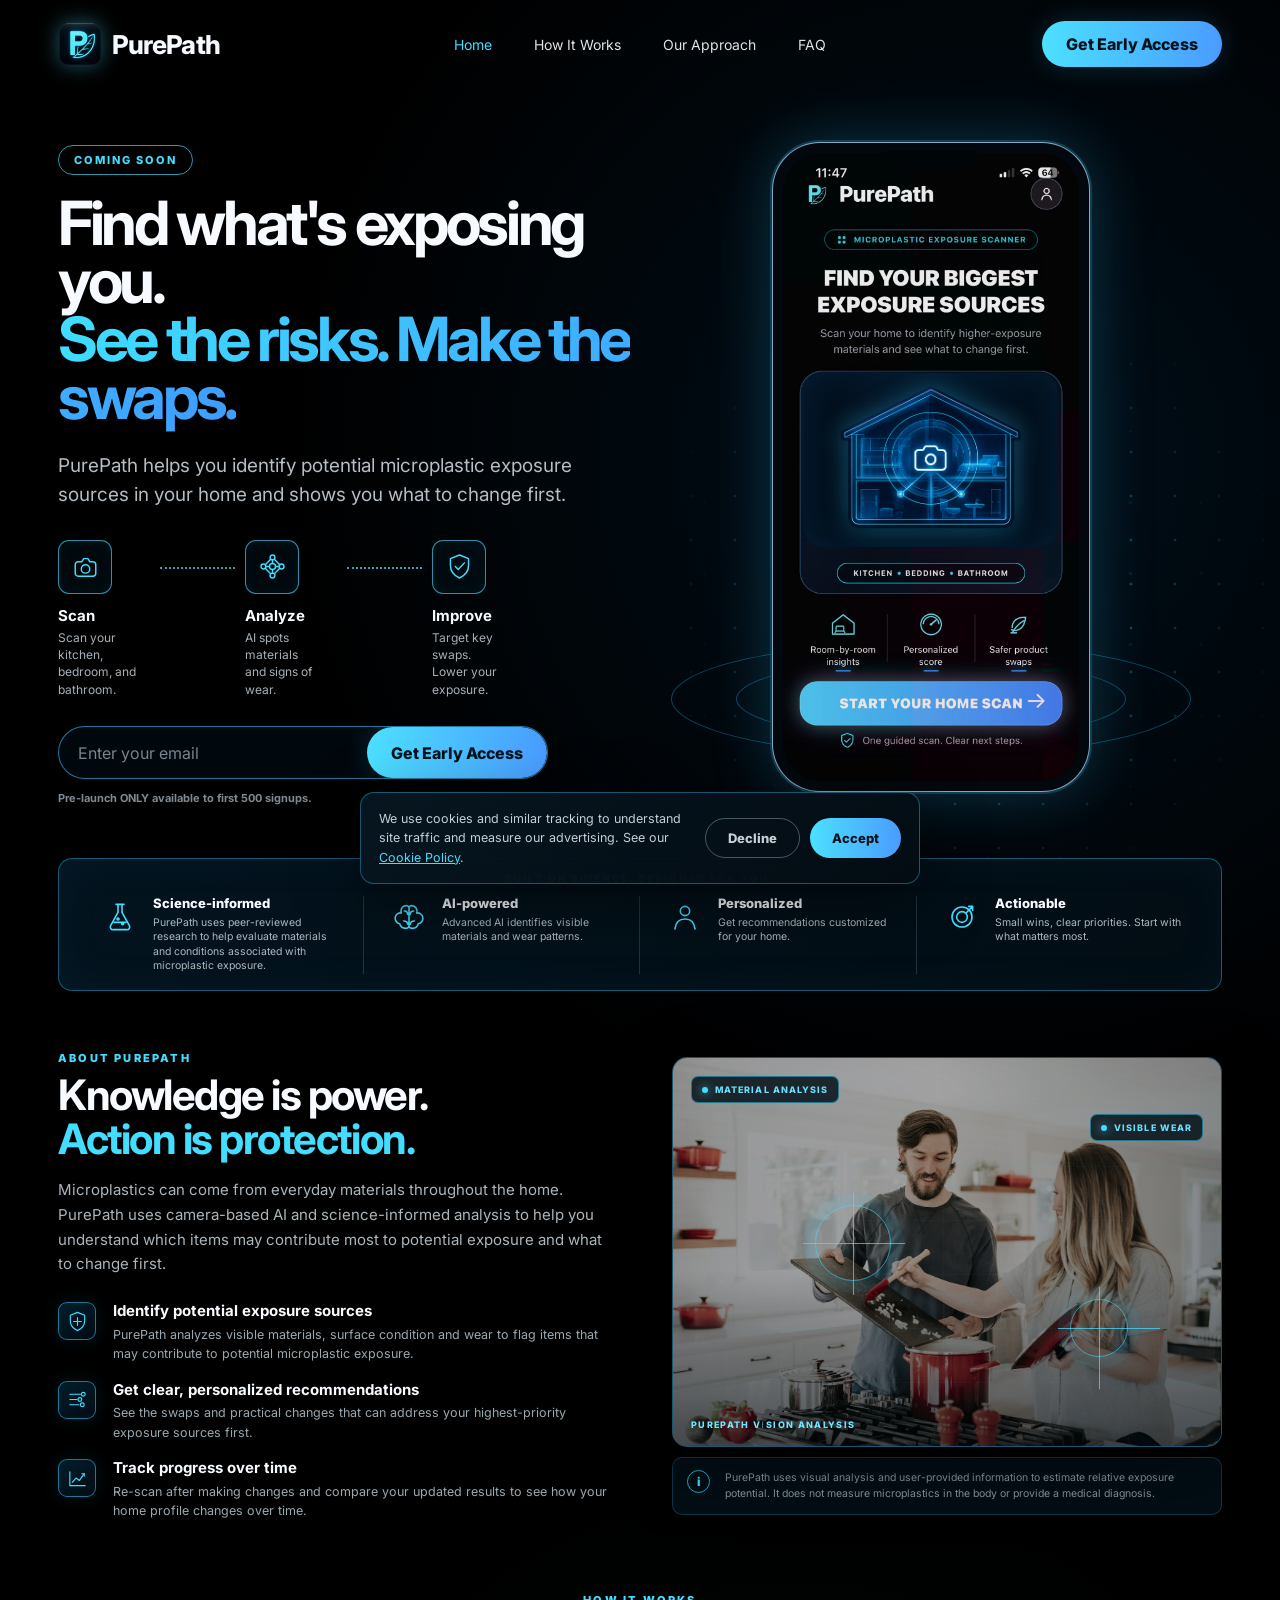
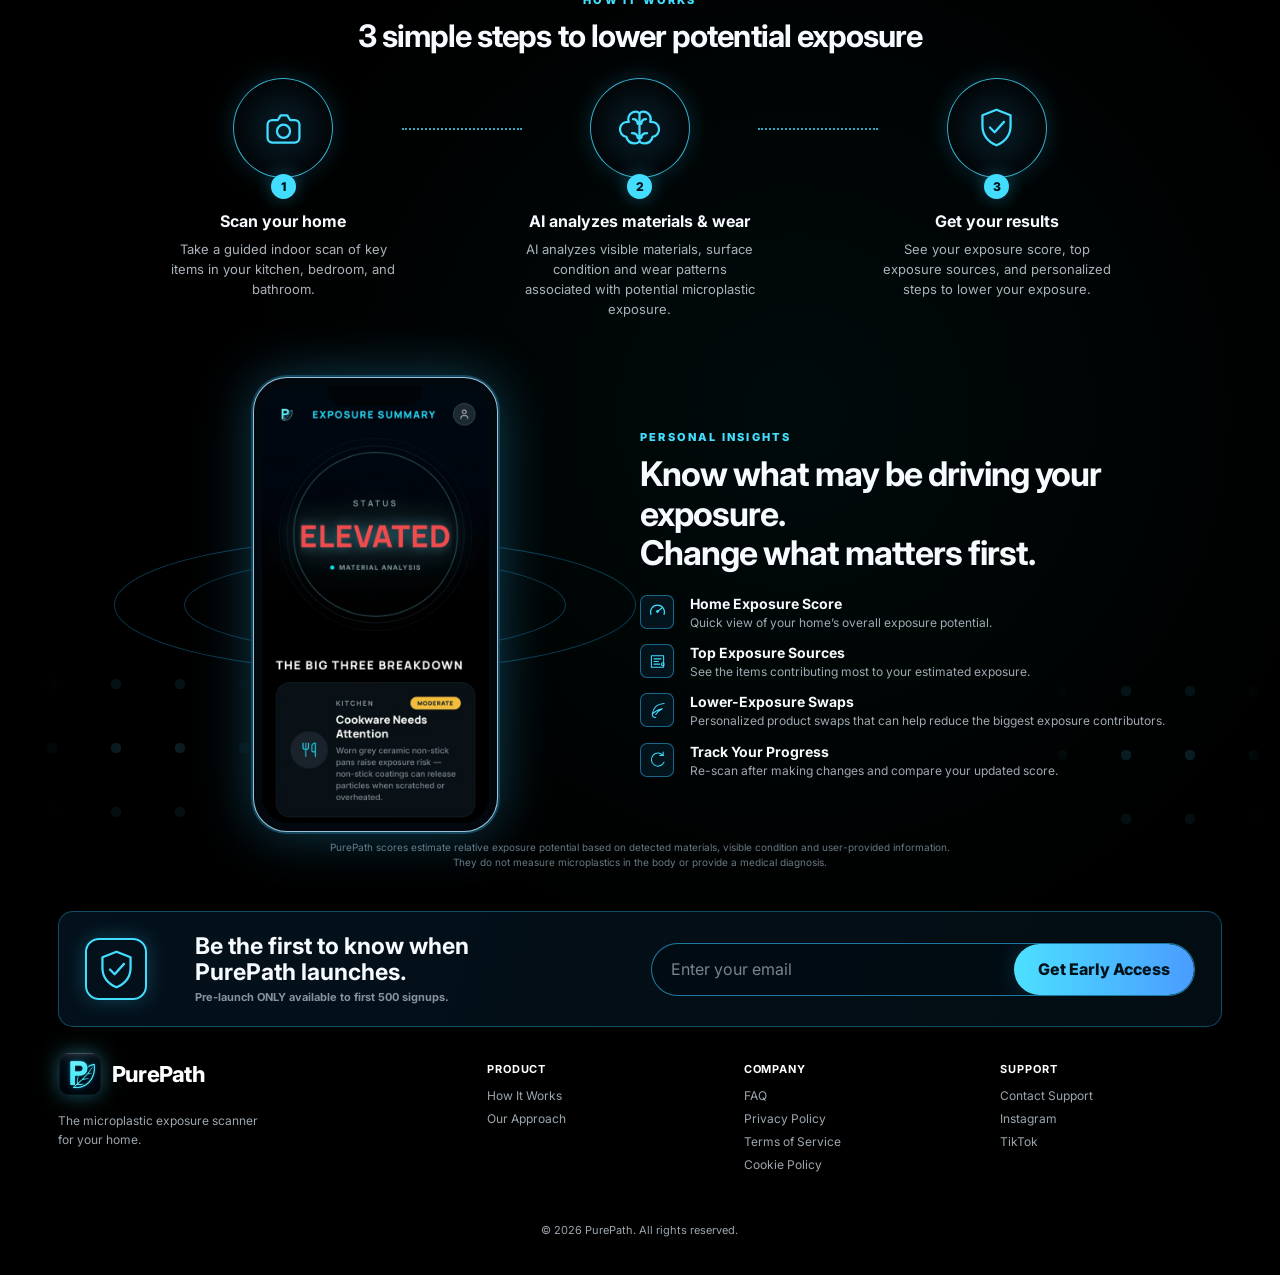
==== commit 66464f46: "Update scan description in index.html" ====
--- a/index.html
+++ b/index.html
@@ -89,7 +89,7 @@
               <div class="icon-box">
                 <svg class="ui-icon" viewBox="0 0 48 48" aria-hidden="true"><path d="M12 16h6l3-5h7l3 5h5a5 5 0 0 1 5 5v14a5 5 0 0 1-5 5H12a5 5 0 0 1-5-5V21a5 5 0 0 1 5-5Z"/><circle cx="24" cy="28" r="7"/></svg>
               </div>
-            <strong>Scan</strong><span>Capture your<br>whole home</span>
+            <strong>Scan</strong><span>Scan your kitchen,<br>bedroom, and bathroom.</span>
             </div>
             <div class="mini-connector"></div>
             <div class="mini-step">
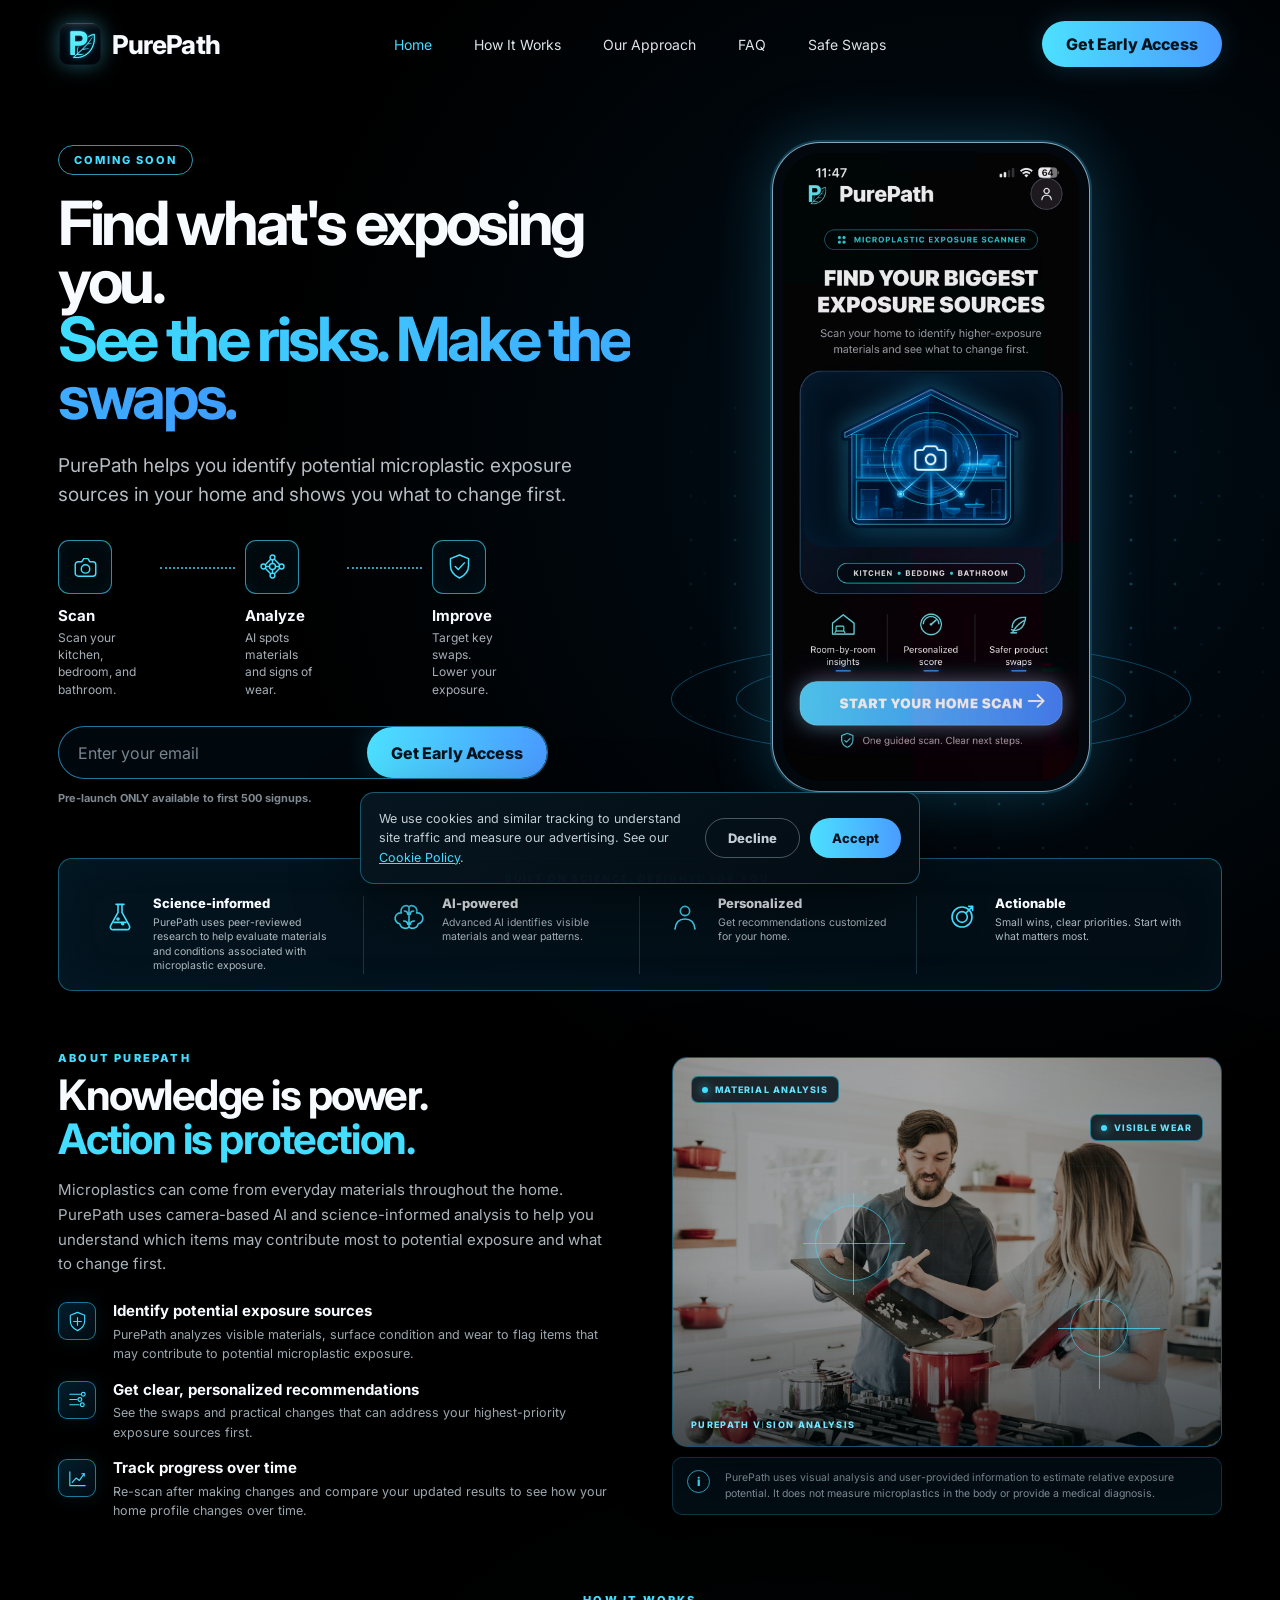
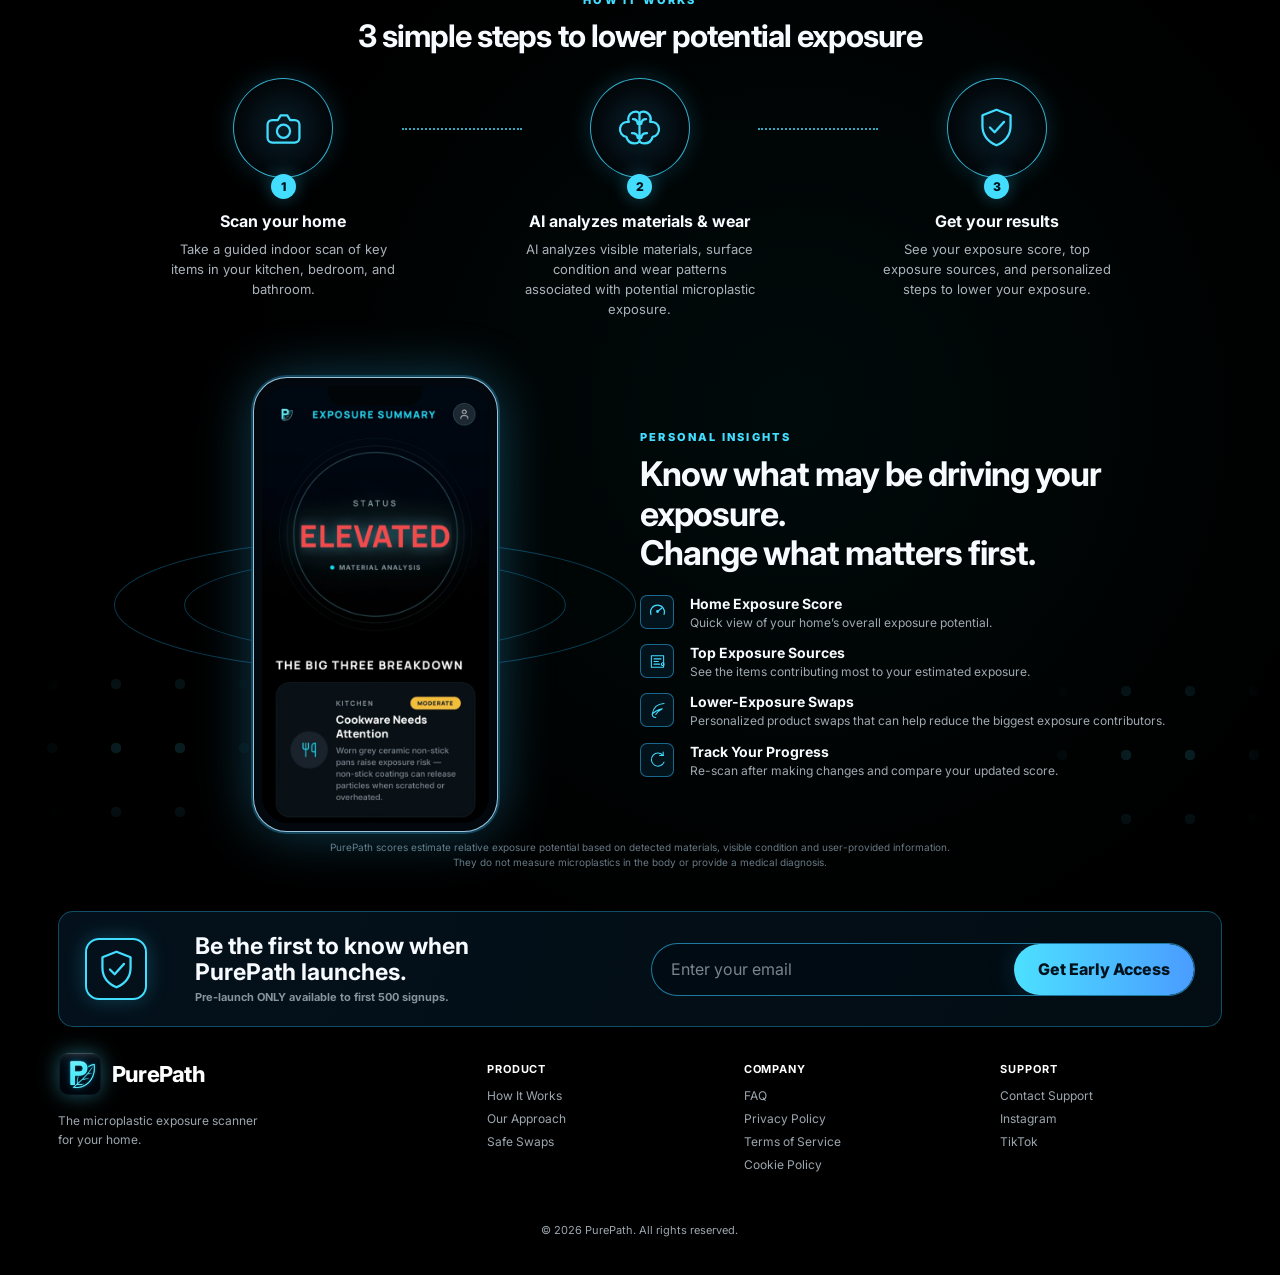
==== commit 1225f90e: "Add 'Safe Swaps' link to nav & footer" ====
--- a/index.html
+++ b/index.html
@@ -73,6 +73,7 @@
         <a href="#how">How It Works</a>
         <a href="#science">Our Approach</a>
         <a href="faq.html">FAQ</a>
+        <a href="safe-swaps.html">Safe Swaps</a>
       </nav>
       <a class="pill-button header-cta" href="#early-access">Get Early Access</a>
     </header>
@@ -279,7 +280,7 @@
 
     <footer class="site-footer">
     <div class="footer-brand"><div class="brand"><span class="brand-mark" style="width:44px;height:44px"><img src="logo-badge.png" alt="" style="width:100%;height:100%;object-fit:contain;filter:drop-shadow(0 0 10px rgba(67,221,255,.4))" /></span><span class="brand-name">PurePath</span></div><p>The microplastic exposure scanner<br>for your home.</p></div>
-      <div><h4>PRODUCT</h4><a href="#how">How It Works</a><a href="#science">Our Approach</a></div>
+    <div><h4>PRODUCT</h4><a href="#how">How It Works</a><a href="#science">Our Approach</a><a href="safe-swaps.html">Safe Swaps</a></div>
       <div><h4>COMPANY</h4><a href="faq.html">FAQ</a><a href="privacy-policy.html">Privacy Policy</a><a href="terms-of-service.html">Terms of Service</a><a href="cookie-policy.html">Cookie Policy</a></div>
       <div><h4>SUPPORT</h4><a href="mailto:hello@purepath.digital">Contact Support</a><a href="#">Instagram</a><a href="#">TikTok</a></div>
       <div class="copyright">© 2026 PurePath. All rights reserved.</div>
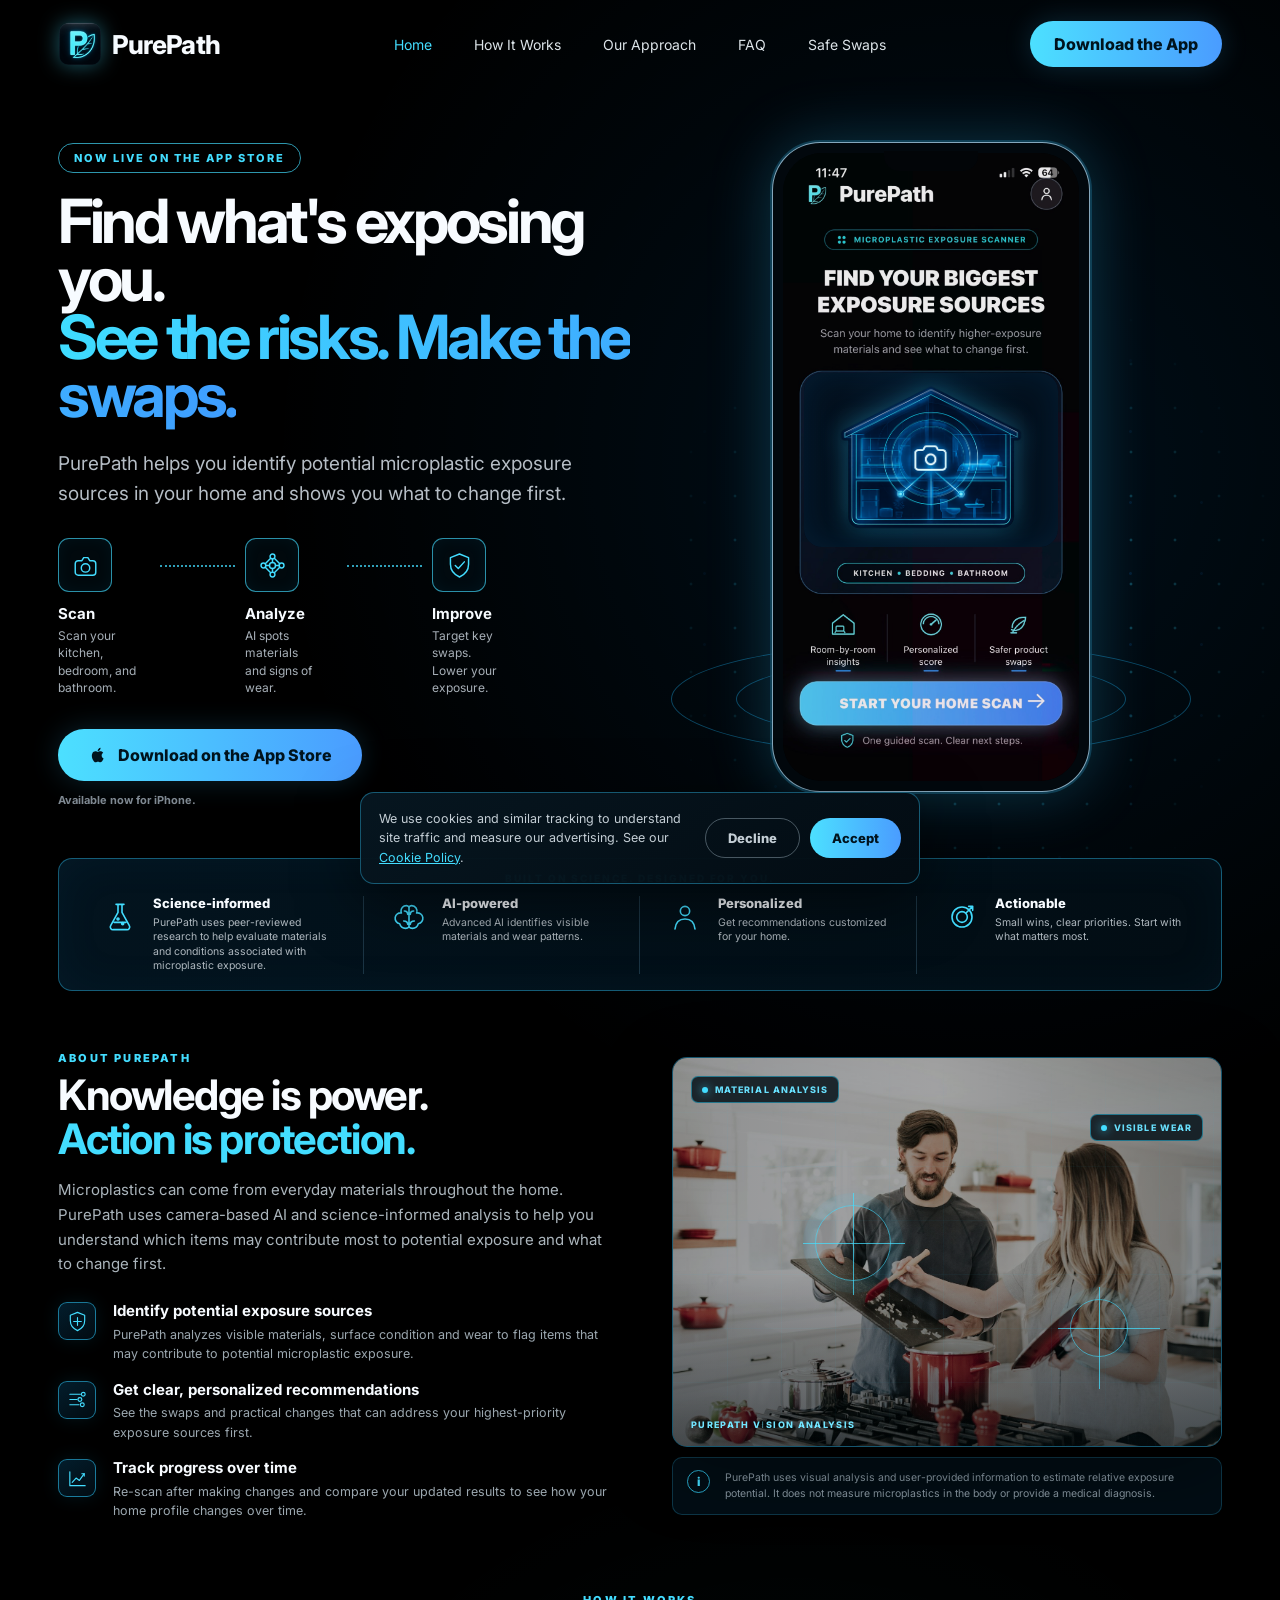
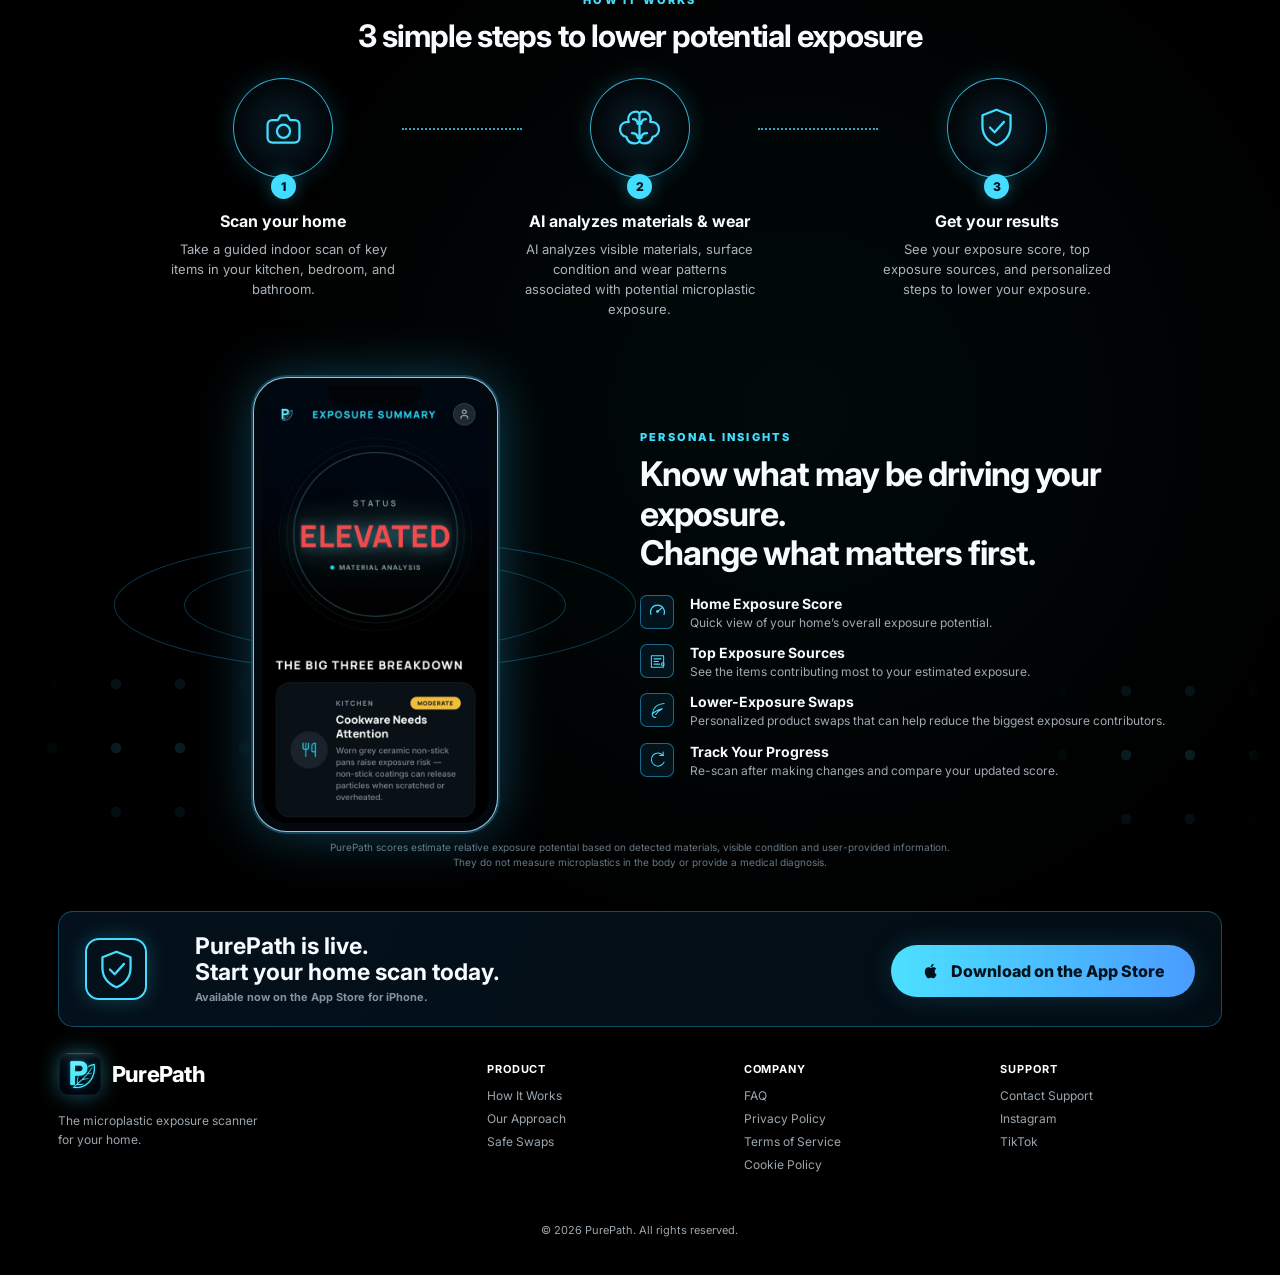
==== commit 5ab2021b: "Add files via upload" ====
--- a/index.html
+++ b/index.html
@@ -9,7 +9,7 @@
   <!-- Open Graph / social share -->
   <meta property="og:type" content="website" />
   <meta property="og:title" content="PurePath — Scan Your Home for Microplastics" />
-  <meta property="og:description" content="Spot everyday plastic and material risks in your home, and find safer swaps. Join the early-access list." />
+  <meta property="og:description" content="Spot everyday plastic and material risks in your home, and find safer swaps. Now live on the App Store." />
   <meta property="og:url" content="https://www.purepath.digital/" />
   <meta property="og:image" content="https://www.purepath.digital/og-image-v2.png?v=3" />
   <meta property="og:image:width" content="1200" />
@@ -17,7 +17,7 @@
   <meta property="og:image:alt" content="PurePath — Scan Your Home for Microplastics" />
   <meta name="twitter:card" content="summary_large_image" />
   <meta name="twitter:title" content="PurePath — Scan Your Home for Microplastics" />
-  <meta name="twitter:description" content="Spot everyday plastic and material risks in your home, and find safer swaps. Join the early-access list." />
+  <meta name="twitter:description" content="Spot everyday plastic and material risks in your home, and find safer swaps. Now live on the App Store." />
   <meta name="twitter:image" content="https://www.purepath.digital/og-image-v2.png?v=3" />
   <link rel="canonical" href="https://www.purepath.digital/" />
   <!-- Structured Data — tells Google this is an app -->
@@ -30,6 +30,7 @@
     "applicationCategory": "HealthApplication",
     "description": "AI-powered home scanner that detects microplastic exposure risks in your kitchen, bedroom, and bathroom and recommends safer swaps.",
     "url": "https://www.purepath.digital/",
+    "installUrl": "https://apps.apple.com/ca/app/id6790146068",
     "offers": { "@type": "Offer", "price": "0", "priceCurrency": "USD" }
   }
   </script>
@@ -75,13 +76,50 @@
         <a href="faq.html">FAQ</a>
         <a href="safe-swaps.html">Safe Swaps</a>
       </nav>
-      <a class="pill-button header-cta" href="#early-access">Get Early Access</a>
+      <a class="pill-button header-cta" href="https://apps.apple.com/ca/app/id6790146068" target="_blank" rel="noopener">Download the App</a>
     </header>
-
+<button class="pp-menu-btn" id="ppMenuBtn" aria-label="Open menu" aria-expanded="false">
+  <span></span><span></span><span></span>
+</button>
+<div class="pp-menu-overlay" id="ppMenuOverlay"></div>
+<nav class="pp-menu" id="ppMenu" aria-label="Mobile navigation">
+  <a href="#top">Home</a>
+  <a href="#how">How It Works</a>
+  <a href="#science">Our Approach</a>
+  <a href="faq.html">FAQ</a>
+  <a href="safe-swaps.html">Safe Swaps</a>
+  <a href="https://apps.apple.com/ca/app/id6790146068" target="_blank" rel="noopener" class="pp-menu-cta">Download the App</a>
+</nav>
+<style>
+.pp-menu-btn,.pp-menu,.pp-menu-overlay{display:none}
+@media(max-width:820px){
+.header-cta{display:none}
+.pp-menu-btn{display:flex;position:fixed;top:18px;right:18px;z-index:3000;flex-direction:column;justify-content:center;gap:5px;width:44px;height:44px;padding:0 11px;border:1px solid rgba(76,224,255,.4);border-radius:12px;background:rgba(3,12,19,.9);cursor:pointer}
+.pp-menu-btn span{display:block;height:2px;width:100%;background:#4ce0ff;border-radius:2px;transition:.25s}
+.pp-menu-btn.open span:nth-child(1){transform:translateY(7px) rotate(45deg)}
+.pp-menu-btn.open span:nth-child(2){opacity:0}
+.pp-menu-btn.open span:nth-child(3){transform:translateY(-7px) rotate(-45deg)}
+.pp-menu-overlay{display:block;position:fixed;inset:0;z-index:2900;background:rgba(0,4,8,.6);opacity:0;pointer-events:none;transition:.25s}
+.pp-menu-overlay.open{opacity:1;pointer-events:auto}
+.pp-menu{display:flex;position:fixed;top:0;right:0;z-index:2950;flex-direction:column;gap:4px;width:min(78vw,300px);height:100%;padding:88px 22px 32px;background:#061620;border-left:1px solid rgba(49,195,245,.35);transform:translateX(100%);transition:transform .28s ease}
+.pp-menu.open{transform:translateX(0)}
+.pp-menu a{padding:16px 4px;color:#dce0e5;font-size:17px;font-weight:700;text-decoration:none;border-bottom:1px solid rgba(140,160,172,.16)}
+.pp-menu .pp-menu-cta{margin-top:18px;border:0;border-radius:999px;text-align:center;color:#00131d;background:#4ce0ff}
+}
+</style>
+<script>
+(function(){
+var b=document.getElementById('ppMenuBtn'),m=document.getElementById('ppMenu'),o=document.getElementById('ppMenuOverlay');
+function t(open){b.classList.toggle('open',open);m.classList.toggle('open',open);o.classList.toggle('open',open);b.setAttribute('aria-expanded',open);document.body.style.overflow=open?'hidden':''}
+b.addEventListener('click',function(){t(!m.classList.contains('open'))});
+o.addEventListener('click',function(){t(false)});
+m.querySelectorAll('a').forEach(function(a){a.addEventListener('click',function(){t(false)})});
+})();
+</script>
     <main>
       <section class="hero section-grid">
         <div class="hero-copy">
-          <div class="eyebrow-pill">COMING SOON</div>
+          <div class="eyebrow-pill">NOW LIVE ON THE APP STORE</div>
           <h1>Find what's exposing you.<br><span>See the risks. Make the swaps.</span></h1>
           <p class="hero-sub">PurePath helps you identify potential microplastic exposure sources in your home and shows you what to change first.</p>
 
@@ -108,12 +146,8 @@
             </div>
           </div>
 
-          <form class="email-form signup-form" action="https://formspree.io/f/mbdnqvzn" method="POST">
-            <label class="sr-only" for="hero-email">Email address</label>
-            <input id="hero-email" name="email" type="email" placeholder="Enter your email" required />
-            <button type="submit">Get Early Access</button>
-          </form>
-          <div class="form-note"><strong>Pre-launch ONLY available to first 500 signups.</strong></div>
+          <a class="pill-button app-store-cta" href="https://apps.apple.com/ca/app/id6790146068" target="_blank" rel="noopener"><svg viewBox="0 0 24 24" width="20" height="20" fill="currentColor" aria-hidden="true"><path d="M16.37 12.6c-.02-2.2 1.8-3.26 1.88-3.31-1.03-1.5-2.62-1.7-3.18-1.73-1.35-.14-2.64.8-3.33.8-.69 0-1.74-.78-2.86-.76-1.47.02-2.83.86-3.59 2.18-1.53 2.65-.39 6.58 1.1 8.73.73 1.05 1.6 2.23 2.73 2.19 1.1-.04 1.51-.71 2.84-.71 1.32 0 1.7.71 2.86.69 1.18-.02 1.93-1.07 2.65-2.13.84-1.22 1.18-2.4 1.2-2.46-.03-.01-2.3-.88-2.3-3.5ZM14.2 6.13c.6-.73 1.01-1.75.9-2.76-.87.04-1.92.58-2.54 1.31-.56.64-1.05 1.68-.92 2.67.97.07 1.96-.5 2.56-1.22Z"/></svg><span>Download on the App Store</span></a>
+          <div class="form-note"><strong>Available now for iPhone.</strong></div>
         </div>
 
         <div class="hero-visual" aria-label="PurePath app preview">
@@ -273,8 +307,8 @@
 
       <section id="early-access" class="launch-card">
         <div class="launch-icon"><svg class="ui-icon large" viewBox="0 0 48 48"><path d="M24 5 39 11v11c0 10-6 17-15 21C15 39 9 32 9 22V11L24 5Z"/><path d="m17 24 5 5 10-11"/></svg></div>
-        <div class="launch-copy"><h2>Be the first to know when<br>PurePath launches.</h2><p><strong>Pre-launch ONLY available to first 500 signups.</strong></p></div>
-        <form class="email-form email-form-inline signup-form" action="https://formspree.io/f/mbdnqvzn" method="POST"><label class="sr-only" for="footer-email">Email address</label><input id="footer-email" name="email" type="email" placeholder="Enter your email" required /><button type="submit">Get Early Access</button></form>
+        <div class="launch-copy"><h2>PurePath is live.<br>Start your home scan today.</h2><p><strong>Available now on the App Store for iPhone.</strong></p></div>
+        <a class="pill-button app-store-cta launch-app-cta" href="https://apps.apple.com/ca/app/id6790146068" target="_blank" rel="noopener"><svg viewBox="0 0 24 24" width="20" height="20" fill="currentColor" aria-hidden="true"><path d="M16.37 12.6c-.02-2.2 1.8-3.26 1.88-3.31-1.03-1.5-2.62-1.7-3.18-1.73-1.35-.14-2.64.8-3.33.8-.69 0-1.74-.78-2.86-.76-1.47.02-2.83.86-3.59 2.18-1.53 2.65-.39 6.58 1.1 8.73.73 1.05 1.6 2.23 2.73 2.19 1.1-.04 1.51-.71 2.84-.71 1.32 0 1.7.71 2.86.69 1.18-.02 1.93-1.07 2.65-2.13.84-1.22 1.18-2.4 1.2-2.46-.03-.01-2.3-.88-2.3-3.5ZM14.2 6.13c.6-.73 1.01-1.75.9-2.76-.87.04-1.92.58-2.54 1.31-.56.64-1.05 1.68-.92 2.67.97.07 1.96-.5 2.56-1.22Z"/></svg><span>Download on the App Store</span></a>
       </section>
     </main>
 
--- a/preview.css
+++ b/preview.css
@@ -429,3 +429,5 @@
 .insight-visual::before{width:520px;height:130px}
 .insight-visual::after{width:380px;height:92px}
 .phone-summary{z-index:2}
+
+.app-store-cta{display:inline-flex;align-items:center;justify-content:center;gap:10px;font-size:16px;padding:16px 30px;margin-top:4px}.app-store-cta svg{flex:none}.launch-app-cta{justify-self:end}@media(max-width:980px){.launch-app-cta{grid-column:1/-1;justify-self:stretch}}@media(max-width:620px){.app-store-cta{width:100%}}
